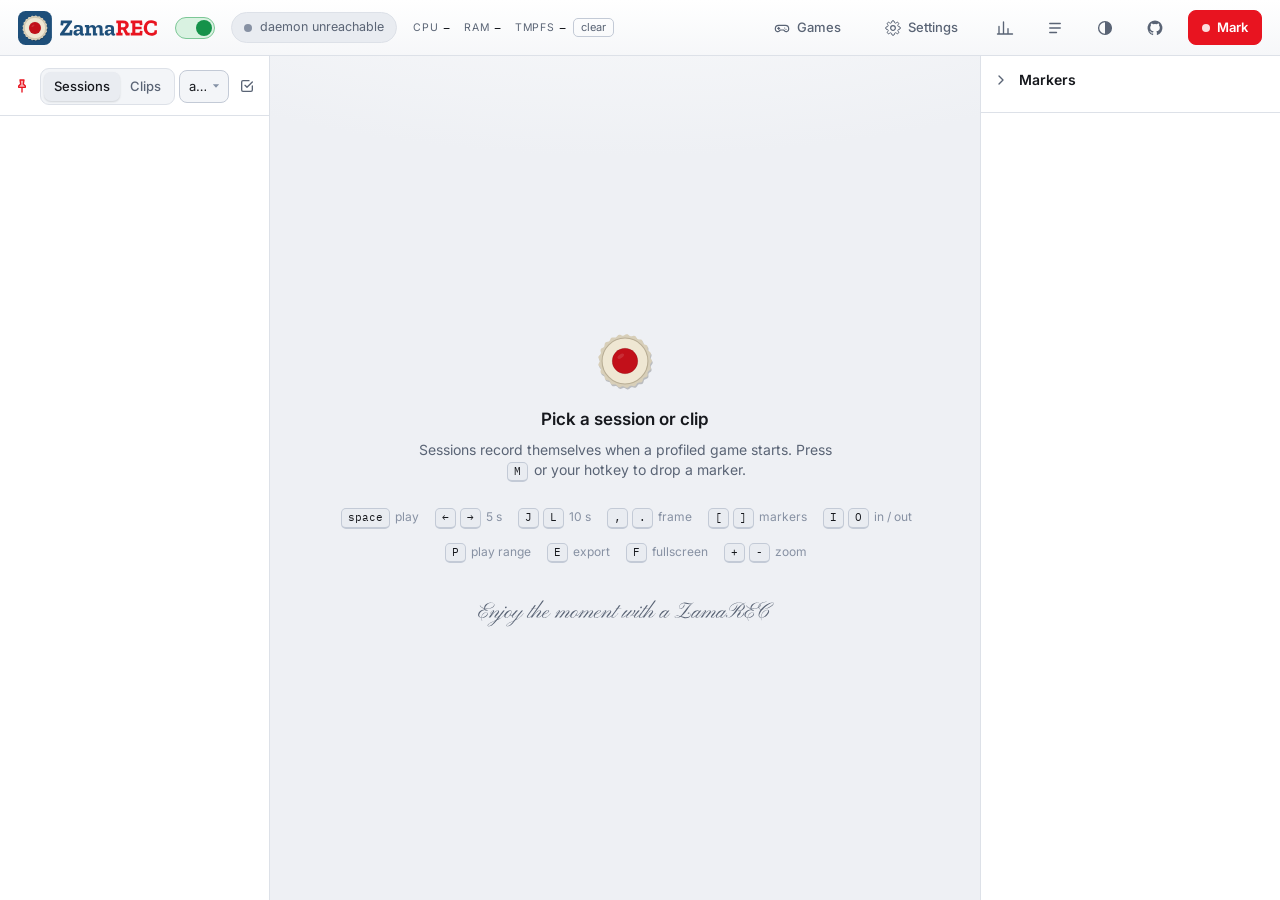
==== src/ZamaRec.Daemon/wwwroot/index.html @ 088058e7 "Frame-exact export: re-encode only up to the first keyframe A frame-exact cut now re-encodes just th" ====
<!doctype html>
<html lang="en">
<head>
<meta charset="utf-8">
<meta name="viewport" content="width=device-width, initial-scale=1">
<title>ZamaREC</title>
<link rel="manifest" href="manifest.webmanifest">
<meta name="theme-color" content="#0b0e14" media="(prefers-color-scheme: dark)">
<meta name="theme-color" content="#ffffff" media="(prefers-color-scheme: light)">
<link rel="icon" href="favicon.ico" sizes="any">
<link rel="icon" type="image/svg+xml" href="zamarec-icon.svg">
<link rel="icon" type="image/png" sizes="32x32" href="zamarec-icon-32.png">
<link rel="preconnect" href="https://fonts.googleapis.com">
<link href="https://fonts.googleapis.com/css2?family=IBM+Plex+Mono:wght@400;500;600&family=Inter:wght@400;500;600;700&family=Zilla+Slab:wght@700&display=swap" rel="stylesheet">
<script>
  // Theme: follows the OS/browser unless the theme button picked light or dark (kept in localStorage).
  // Runs before the stylesheet so the page never flashes the wrong one.
  (() => {
    const mq = matchMedia('(prefers-color-scheme: light)');
    const apply = () => {
      let t = 'auto'; try { t = localStorage.getItem('theme') || 'auto'; } catch {}
      document.documentElement.dataset.scheme = t === 'auto' ? (mq.matches ? 'light' : 'dark') : t;
      return t;
    };
    mq.addEventListener('change', apply); apply();
    // Header logo: the lockup, or the bottle illustration once the logo has been clicked (kept in localStorage too).
    const logo = v => { if (v) { try { v === 'bottle' ? localStorage.setItem('logo', v) : localStorage.removeItem('logo'); } catch {} } else { try { v = localStorage.getItem('logo'); } catch {} }
      return document.documentElement.dataset.logo = v === 'bottle' ? 'bottle' : 'lockup'; };
    logo(); window.zamarecLogo = { get: () => document.documentElement.dataset.logo, set: logo };
    window.zamarecTheme = { get: apply, set: t => { try { t === 'auto' ? localStorage.removeItem('theme') : localStorage.setItem('theme', t); } catch {} return apply(); } };
  })();
</script>
<link rel="stylesheet" href="style.css">
</head>
<body>
<header>
  <button class="brand" id="brandLogo" type="button">
    <img class="lockup on-light" src="zamarec-lockup.svg" alt="ZamaREC">
    <img class="lockup on-dark" src="zamarec-lockup-on-dark.svg" alt="ZamaREC">
    <img class="bottle" src="zamarec-bottle-header.png" alt="ZamaREC" loading="lazy">
  </button>
  <div class="switch-wrap">
    <button id="powerBtn" class="switch on" title="auto recording on/off"><span class="knob"></span></button>
    <div id="pauseMenu" class="menu" hidden>
      <div class="menu-title">Turn off recording</div>
      <button data-pause="session">for the rest of this game</button>
      <button data-pause="until" data-hours="1">for 1 hour</button>
      <button data-pause="until" data-hours="2">for 2 hours</button>
      <button data-pause="until" data-hours="8">for 8 hours</button>
      <button data-pause="forever">until I turn it back on</button>
      <div class="menu-note">A running session is stopped. Manual <code>zamarec start</code> still works.</div>
    </div>
  </div>
  <div id="status" class="status idle"><span class="dot"></span><span class="txt">idle</span></div>
  <div class="usage" id="usage" title="ZamaREC's own CPU (per core) and memory: daemon + recorder">
    <span class="u" id="uCpuWrap" title="click to switch between share of all cores and share of one core" style="cursor:pointer"><span class="k" id="uCpuK">cpu</span><span class="v mono" id="uCpu">–</span></span>
    <span class="u"><span class="k">ram</span><span class="v mono" id="uRss">–</span></span>
    <span class="u"><span class="k">tmpfs</span><span class="v mono" id="uFs">–</span><button class="tiny" id="clearRam" title="drop RAM footage of finished sessions">clear</button></span>
  </div>
  <div class="spacer"></div>
  <button id="gamesBtn" class="btn ghost" title="Games: profiles and detected games">
    <svg viewBox="0 0 24 24"><path d="M7 8h10a5 5 0 0 1 5 5v1a3.5 3.5 0 0 1-6.2 2.2L14.5 15h-5l-1.3 1.2A3.5 3.5 0 0 1 2 14v-1a5 5 0 0 1 5-5zM7 11v3M5.5 12.5h3M16 12h.01M18 14h.01" fill="none" stroke="currentColor" stroke-width="1.8" stroke-linecap="round" stroke-linejoin="round"/></svg><span>Games</span></button>
  <button id="settingsBtn" class="btn ghost" title="Settings">
    <svg viewBox="0 0 24 24"><path d="M12 15.5a3.5 3.5 0 1 0 0-7 3.5 3.5 0 0 0 0 7z" fill="none" stroke="currentColor" stroke-width="1.8"/><path d="M19.4 15a1.7 1.7 0 0 0 .3 1.8l.1.1a2 2 0 1 1-2.8 2.8l-.1-.1a1.7 1.7 0 0 0-1.8-.3 1.7 1.7 0 0 0-1 1.5V21a2 2 0 1 1-4 0v-.1a1.7 1.7 0 0 0-1.1-1.5 1.7 1.7 0 0 0-1.8.3l-.1.1a2 2 0 1 1-2.8-2.8l.1-.1a1.7 1.7 0 0 0 .3-1.8 1.7 1.7 0 0 0-1.5-1H3a2 2 0 1 1 0-4h.1a1.7 1.7 0 0 0 1.5-1.1 1.7 1.7 0 0 0-.3-1.8l-.1-.1a2 2 0 1 1 2.8-2.8l.1.1a1.7 1.7 0 0 0 1.8.3H9a1.7 1.7 0 0 0 1-1.5V3a2 2 0 1 1 4 0v.1a1.7 1.7 0 0 0 1 1.5 1.7 1.7 0 0 0 1.8-.3l.1-.1a2 2 0 1 1 2.8 2.8l-.1.1a1.7 1.7 0 0 0-.3 1.8V9a1.7 1.7 0 0 0 1.5 1H21a2 2 0 1 1 0 4h-.1a1.7 1.7 0 0 0-1.5 1z" fill="none" stroke="currentColor" stroke-width="1.5"/></svg>
    <span>Settings</span>
  </button>
  <button id="statsBtn" class="btn ghost icon" title="Stats" aria-label="Stats">
    <svg viewBox="0 0 24 24"><path d="M4 20V10M10 20V4M16 20v-7M22 20H2" fill="none" stroke="currentColor" stroke-width="1.8" stroke-linecap="round"/></svg></button>
  <button id="logBtn" class="btn ghost icon" title="Log" aria-label="Log">
    <svg viewBox="0 0 24 24"><path d="M5 6h14M5 12h14M5 18h9" fill="none" stroke="currentColor" stroke-width="1.8" stroke-linecap="round"/></svg></button>
  <button id="themeBtn" class="btn ghost icon" data-theme="auto">
    <svg class="ic-auto" viewBox="0 0 24 24"><circle cx="12" cy="12" r="8.5" fill="none" stroke="currentColor" stroke-width="1.8"/><path d="M12 3.5a8.5 8.5 0 0 1 0 17z" fill="currentColor"/></svg>
    <svg class="ic-light" viewBox="0 0 24 24"><circle cx="12" cy="12" r="4" fill="none" stroke="currentColor" stroke-width="1.8"/><path d="M12 2.5v2.5M12 19v2.5M2.5 12H5M19 12h2.5M5.3 5.3l1.8 1.8M16.9 16.9l1.8 1.8M18.7 5.3l-1.8 1.8M7.1 16.9l-1.8 1.8" fill="none" stroke="currentColor" stroke-width="1.8" stroke-linecap="round"/></svg>
    <svg class="ic-dark" viewBox="0 0 24 24"><path d="M20 14.5A8.5 8.5 0 0 1 9.5 4a8.5 8.5 0 1 0 10.5 10.5z" fill="none" stroke="currentColor" stroke-width="1.8" stroke-linejoin="round"/></svg>
  </button>
  <a class="btn ghost icon" href="https://github.com/luke-kearney/zamarec" target="_blank" rel="noopener" title="ZamaREC on GitHub">
    <svg viewBox="0 0 24 24"><path d="M12 2a10 10 0 0 0-3.16 19.49c.5.09.68-.22.68-.48v-1.7c-2.78.6-3.37-1.34-3.37-1.34-.45-1.16-1.11-1.47-1.11-1.47-.91-.62.07-.61.07-.61 1 .07 1.53 1.03 1.53 1.03.9 1.53 2.34 1.09 2.91.83.09-.65.35-1.09.63-1.34-2.22-.25-4.56-1.11-4.56-4.94 0-1.09.39-1.98 1.03-2.68-.1-.25-.45-1.27.1-2.65 0 0 .84-.27 2.75 1.02a9.6 9.6 0 0 1 5 0c1.91-1.29 2.75-1.02 2.75-1.02.55 1.38.2 2.4.1 2.65.64.7 1.03 1.59 1.03 2.68 0 3.84-2.34 4.68-4.57 4.93.36.31.68.92.68 1.85v2.74c0 .27.18.58.69.48A10 10 0 0 0 12 2z" fill="currentColor"/></svg></a>
  <button id="markBtn" class="btn accent" title="M"><span class="pulse"></span>Mark</button>
</header>

<div class="layout">
  <aside id="aside">
    <div class="tabs">
      <button class="tbtn pin on" id="asideToggle" title="unpin sidebar: it collapses and shows on hover" aria-pressed="true">
        <svg viewBox="0 0 24 24"><path d="M9 3h6l-1 6 3 3v2H7v-2l3-3zM12 14v7"/></svg>
      </button>
      <div class="seg">
        <button class="tab active" data-tab="sessions">Sessions</button>
        <button class="tab" data-tab="clips">Clips</button>
      </div>
      <select id="profileFilter" class="sel" title="show one game's sessions and clips"><option value="">all games</option></select>
      <button class="tbtn pin" id="selectBtn" title="select several, to star or delete them together">
        <svg viewBox="0 0 24 24"><path d="M9 11l3 3 8-8M20 12v6a2 2 0 0 1-2 2H6a2 2 0 0 1-2-2V6a2 2 0 0 1 2-2h9"/></svg>
      </button>
    </div>
    <div class="pane-tab" id="asideTab" title="expand sidebar"><span id="asideTabLabel">Sessions</span></div>
    <div id="list" class="list"></div>
    <div id="selectBar" class="select-bar" hidden>
      <span id="selectCount" class="muted"></span><span class="spacer"></span>
      <button class="btn small" id="selAll">All</button>
      <button class="btn small" id="selStar" title="star the selected clips">Star</button>
      <button class="btn small" id="selUnstar" title="unstar the selected clips">Unstar</button>
      <button class="btn small danger" id="selDelete"><span>Delete</span></button>
      <button class="tiny" id="selDone" title="leave select mode"><svg class="ic" viewBox="0 0 24 24" aria-hidden="true"><path d="M18 6L6 18M6 6l12 12"/></svg></button>
    </div>
  </aside>

  <main>
    <div id="settings" class="settings" hidden>
      <div class="settings-head">
        <div class="title" id="cfgTitle">Settings</div>
        <div id="cfgNotice" class="notice" hidden></div>
        <div class="spacer"></div>
        <span id="gamesAdd"></span>
        <button class="btn ghost" id="cfgRawToggle">Raw TOML</button>
        <button class="btn primary" id="cfgSave">Save</button>
        <button class="btn ghost" id="cfgClose">Close</button>
      </div>
      <div id="cfgForm"></div>
      <div id="cfgRaw" hidden>
        <p class="muted">The file as it is on disk. Saving here keeps your comments; saving from the form rewrites the file without them.</p>
        <textarea id="cfgText" spellcheck="false"></textarea>
        <div class="group"><button class="btn primary" id="cfgSaveRaw">Save raw</button><span class="muted mono" id="cfgPath"></span></div>
      </div>
    </div>

    <div id="stats" class="page" hidden>
      <div class="page-head"><div class="title">Stats</div><div class="spacer"></div><span class="muted" id="statsNote"></span><button class="btn ghost" id="statsClose">Close</button></div>
      <div class="tiles" id="tiles"></div>
      <div class="card"><h3>Folders</h3><div class="help" id="placesNote"></div><div class="tablewrap"><table class="tbl" id="placesTable"></table></div></div>
      <div class="card"><h3>Sessions</h3><div class="tablewrap"><table class="tbl" id="statsTable"></table></div></div>
    </div>
    <div id="log" class="page" hidden>
      <div class="page-head"><div class="title">Log</div><div class="chips inline" id="logChips"></div><div class="spacer"></div><label class="chk"><input type="checkbox" id="logFollow" checked> follow</label><button class="btn ghost" id="logClose">Close</button></div>
      <div class="card logcard"><div id="logList"></div></div>
    </div>
    <div id="empty" class="empty">
      <img class="empty-icon" src="zamarec-cap.svg" alt="">
      <div class="empty-title">Pick a session or clip</div>
      <div class="empty-hint">Sessions record themselves when a profiled game starts. Press <kbd>M</kbd> or your hotkey to drop a marker.</div>
      <div class="keys">
        <span><kbd>space</kbd> play</span><span><kbd>←</kbd><kbd>→</kbd> 5 s</span><span><kbd>J</kbd><kbd>L</kbd> 10 s</span>
        <span><kbd>,</kbd><kbd>.</kbd> frame</span><span><kbd>[</kbd><kbd>]</kbd> markers</span><span><kbd>I</kbd><kbd>O</kbd> in / out</span><span><kbd>P</kbd> play range</span><span><kbd>E</kbd> export</span><span><kbd>F</kbd> fullscreen</span><span><kbd>+</kbd><kbd>-</kbd> zoom</span>
      </div>
      <div class="slogan" role="img" aria-label="Enjoy the moment with a ZamaREC"></div>
    </div>

    <div id="viewer" hidden>
      <div class="titlebar">
        <div>
          <div id="title" class="title"></div>
          <div id="subtitle" class="subtitle"></div>
        </div>
        <div class="title-acts">
          <button class="btn ghost icon" id="renameClip" title="rename this clip" hidden><svg viewBox="0 0 24 24" fill="none" stroke="currentColor" stroke-width="1.8" stroke-linecap="round" stroke-linejoin="round"><path d="M4 20h4L19 9l-4-4L4 16zM13.5 6.5l4 4"/></svg></button>
          <button class="btn ghost icon" id="revealClip" title="show this clip in the file manager" hidden><svg viewBox="0 0 24 24" fill="none" stroke="currentColor" stroke-width="1.8" stroke-linecap="round" stroke-linejoin="round"><path d="M3 7a2 2 0 0 1 2-2h4l2 2h8a2 2 0 0 1 2 2v8a2 2 0 0 1-2 2H5a2 2 0 0 1-2-2z"/></svg></button>
          <span class="switch-wrap" id="shareWrap" hidden>
            <button class="btn ghost" id="shareClip" title="send this clip somewhere, or make a copy small enough to post"><svg viewBox="0 0 24 24" fill="none" stroke="currentColor" stroke-width="1.8" stroke-linecap="round" stroke-linejoin="round"><path d="M21 3L10 14M21 3l-7 18-4-7-7-4z"/></svg><span>Share</span></button>
            <div id="shareMenu" class="menu right" hidden>
              <div id="shareTargets" class="menu-group"></div>
              <div class="menu-title">A copy small enough to post</div>
              <button data-share-mb="10">under 10 MB<span class="sub">Discord without Nitro</span></button>
              <button data-share-mb="25">under 25 MB</button>
              <button data-share-mb="50">under 50 MB</button>
              <button data-share-mb="100">under 100 MB</button>
              <div class="menu-note">Re-encoded on the GPU to fit, smaller picture if it has to be. The original is kept.</div>
            </div>
          </span>
          <button class="btn ghost star" id="starClip" title="star this clip: it is never deleted by retention" hidden><svg class="ic ic-star" viewBox="0 0 24 24" aria-hidden="true"><polygon points="12 2 15.09 8.26 22 9.27 17 14.14 18.18 21.02 12 17.77 5.82 21.02 7 14.14 2 9.27 8.91 8.26 12 2"/></svg><span>Star</span></button>
          <button class="btn ghost danger" id="deleteClip" title="delete this clip" hidden><span>Delete</span></button>
        </div>
      </div>
      <div class="stage" id="stage">
        <div class="player"><video id="video" preload="metadata" playsinline></video>
          <div id="playerMsg" class="player-msg" hidden>
            <svg viewBox="0 0 24 24"><rect x="3" y="5" width="18" height="14" rx="2.5"/><path d="M4 5l16 14M20 5L4 19"/></svg>
            <div class="t" id="playerMsgTitle"></div>
            <div class="s" id="playerMsgText"></div>
          </div>
          <div id="exportPop" class="export-pop" hidden>
            <div class="row">
              <span class="lbl">range</span>
              <input id="inVal" class="num mono" type="number" step="0.1" min="0" placeholder="in" title="in (s)">
              <span class="unit">→</span>
              <input id="outVal" class="num mono" type="number" step="0.1" min="0" placeholder="out" title="out (s)">
              <span class="lbl">len</span><input id="rangeLen" class="num mono short" type="number" min="1" value="30" title="default range length in seconds"><span class="unit">s</span>
            </div>
            <div class="row">
              <input id="exportLabel" class="text" placeholder="clip label (optional)">
              <select id="exportSize" class="sel" title="original: a stream copy, as recorded. A size: re-encoded on the GPU to fit under it, for posting where uploads are limited">
                <option value="">original size</option><option value="10">under 10 MB</option><option value="25">under 25 MB</option><option value="50">under 50 MB</option><option value="100">under 100 MB</option>
              </select>
              <label class="chk" title="start on the exact frame: only the part up to the next keyframe (under a second) is re-encoded, the rest is copied as recorded"><input type="checkbox" id="exact"> frame-exact</label>
              <label class="chk" id="exportMixWrap" title="remake the clip's mix from the separate tracks at the mixer's levels, so it sounds like what you hear now. The tracks themselves are kept" hidden><input type="checkbox" id="exportMix" checked> mixer levels</label>
              <button class="btn primary" id="exportBtn" title="E">Export range</button>
            </div>
            <div class="row batch">
              <span class="lbl">around markers</span>
              <input id="before" class="num mono short" type="number" value="10" min="0"><span class="unit">s before</span>
              <input id="after" class="num mono short" type="number" value="5" min="0"><span class="unit">s after</span>
              <select id="batchType" class="sel"></select>
              <button class="btn" id="batchBtn">Export all</button>
            </div>
          </div>
        </div>
        <div id="mixPop" class="export-pop mix-pop" hidden>
          <div class="row"><span class="lbl">Mixer</span><span class="spacer"></span>
            <label class="chk"><span class="toggle"><input type="checkbox" id="mixOn"><span class="track"><span class="knob"></span></span></span>mix from the separate tracks</label></div>
          <div id="mixRows"></div>
          <div class="row"><span class="muted" id="mixNote"></span><span class="spacer"></span><button class="btn small" id="mixReset" title="every track back to 100%, nothing muted">Reset</button></div>
        </div>
        <div class="transport">
          <button class="tbtn" id="tPrev" title="previous marker  [">
            <svg viewBox="0 0 24 24"><path d="M6 5v14M19 5l-10 7 10 7z"/></svg></button>
          <button class="tbtn" id="tBack" title="back 10 s  J / ←">
            <svg viewBox="0 0 24 24"><path d="M11 5L4 12l7 7M20 5l-7 7 7 7"/></svg><span class="tsub">10</span></button>
          <button class="tbtn big" id="tPlay" title="play / pause  space">
            <svg class="ic-play" viewBox="0 0 24 24"><path d="M7 4l13 8-13 8z"/></svg>
            <svg class="ic-pause" viewBox="0 0 24 24"><path d="M6 4h4v16H6zM14 4h4v16h-4z"/></svg></button>
          <button class="tbtn" id="tFwd" title="forward 10 s  L / →">
            <svg viewBox="0 0 24 24"><path d="M13 5l7 7-7 7M4 5l7 7-7 7"/></svg><span class="tsub">10</span></button>
          <button class="tbtn" id="tNext" title="next marker  ]">
            <svg viewBox="0 0 24 24"><path d="M18 5v14M5 5l10 7-10 7z"/></svg></button>
          <span class="tclock mono" id="tClock">0:00 / 0:00</span>
          <span class="tsep"></span>
          <button class="tbtn tsm" id="inBtn" title="set in  I">
            <svg viewBox="0 0 24 24"><path d="M5 4v16M9 12h10M15 8l4 4-4 4"/></svg></button>
          <button class="tbtn tsm" id="outBtn" title="set out  O">
            <svg viewBox="0 0 24 24"><path d="M19 4v16M15 12H5M9 8l-4 4 4 4"/></svg></button>
          <button class="tbtn tsm" id="goIn" title="jump to in  shift+I">
            <svg viewBox="0 0 24 24"><path d="M5 5v14M19 12H8M12 8l-4 4 4 4"/></svg></button>
          <button class="tbtn tsm" id="playRange" title="play in → out  P">
            <svg viewBox="0 0 24 24"><path d="M4 5v14M20 5v14M9 8l7 4-7 4z"/></svg></button>
          <span class="trange mono" id="tRange"></span>
          <button class="tbtn tsm" id="saveBtn" title="export…">
            <svg viewBox="0 0 24 24"><path d="M5 4h11l3 3v13H5zM8 4v5h7V4M8 20v-6h8v6"/></svg></button>
          <span class="spacer"></span>
          <button class="tbtn" id="mixBtn" title="mixer: levels of the separate audio tracks" hidden>
            <svg viewBox="0 0 24 24"><path d="M6 4v5M6 13v7M12 4v10M12 18v2M18 4v2M18 10v10M3.5 11h5M9.5 16h5M15.5 8h5"/></svg></button>
          <button class="tbtn" id="tMute" title="mute">
            <svg class="ic-vol" viewBox="0 0 24 24"><path d="M4 9v6h4l5 4V5L8 9zM16 9a4 4 0 0 1 0 6M18.5 6.5a8 8 0 0 1 0 11"/></svg>
            <svg class="ic-muted" viewBox="0 0 24 24"><path d="M4 9v6h4l5 4V5L8 9zM16 9l5 6M21 9l-5 6"/></svg></button>
          <input type="range" id="tVol" class="vol" min="0" max="1" step="0.02" value="1" title="volume">
          <button class="tbtn" id="tFull" title="fullscreen  F">
            <svg viewBox="0 0 24 24"><path d="M4 9V4h5M20 9V4h-5M4 15v5h5M20 15v5h-5"/></svg></button>
        </div>
      </div>

      <div class="tl-wrap">
        <div id="tlThumb" class="tl-thumb" hidden><img alt=""></div>
        <div id="timeline" class="timeline">
          <div id="tlPurged" class="tl-purged"></div>
          <div id="tlWindow" class="tl-window"></div>
          <div id="tlRuler" class="tl-ruler"></div>
          <div id="tlSel" class="tl-sel"><div class="handle l" data-h="in"></div><div class="handle r" data-h="out"></div></div>
          <div id="tlMarkers"></div>
          <div id="tlHead" class="tl-head"><div class="bubble" id="tlHeadT">0:00</div></div>
          <div id="tlTip" class="tl-tip"></div>
        </div>
        <div class="tl-foot">
          <div class="tl-legend" id="legend"></div>
          <div class="spacer"></div>
          <div class="zoom">
            <button class="tbtn sm" id="zoomOut" title="zoom out  −">−</button>
            <span class="mono" id="zoomLbl">fit</span>
            <button class="tbtn sm" id="zoomIn" title="zoom in  +">+</button>
            <button class="tbtn sm" id="zoomFit" title="fit  0">fit</button>
          </div>
          <span class="time mono" id="curTime">0:00</span>
        </div>
      </div>
    </div>
  </main>

  <section id="markersPane" class="markers">
    <div class="pane-head">
      <button class="tbtn collapse" id="markersToggle" title="collapse markers" aria-expanded="true">
        <svg viewBox="0 0 24 24"><path d="M9 6l6 6-6 6"/></svg>
      </button>
      <span class="pane-title">Markers</span>
      <select id="typeFilter" class="sel" hidden><option value="">all</option></select>
    </div>
    <div class="pane-tab" id="markersTab" title="expand markers">Markers<span id="markersCount" class="n"></span></div>
    <div id="typeChips" class="chips"></div>
    <div id="markerList"></div>
  </section>
</div>

<div id="toast" class="toast" hidden></div>
<script src="hls.min.js"></script>
<script src="app.js"></script>
<script src="mixer.js"></script>
<script src="settings.js"></script>
<script src="pages.js"></script>
</body>
</html>
---- src/ZamaRec.Daemon/wwwroot/style.css ----
:root {
  /* Every colour is light-dark(light, dark). index.html sets data-scheme from the OS/browser preference, or from
     the theme button's choice; without it the page is dark. */
  color-scheme: dark;
  --bg: light-dark(#eef0f4, #0b0e14); --bg2: light-dark(#f3f5f8, #0f131b); --panel: light-dark(#ffffff, #131822); --panel2: light-dark(#e9ecf1, #1a2130);
  --line: light-dark(#dde1e8, #232c3b); --line2: light-dark(#c3cad6, #2e3a4d);
  --text: light-dark(#16181d, #e8ecf3); --muted: light-dark(#5a6475, #8592a6); --dim: light-dark(#8791a3, #5b667a);
  --accent: light-dark(#a86400, #f5b544); --accent-ink: #1a1200; --cyan: light-dark(#0a84b0, #4cc9f0); --danger: light-dark(#d32f22, #ff6b6b); --ok: light-dark(#15924a, #4ade80);
  --brand: #e81420; --brand-hover: #f2333d; --ink: light-dark(#16181d, #ede9e3);   /* cap red, from packaging/brand */
  --radius: 10px; --shadow: 0 10px 30px light-dark(rgba(16,24,40,.16), rgba(0,0,0,.45));
  /* surfaces */
  --bar1: light-dark(#ffffff, #121722); --bar2: light-dark(#f6f7f9, #0f131b);   /* header and transport bar */
  --glow: light-dark(#ffffff, #141a26); --pop: light-dark(#ffffff, #1b2230);
  --hover: light-dark(#dde2ea, #222b3c); --hover-line: light-dark(#a9b3c3, #3a475d); --hover-strong: light-dark(#d3d9e3, #27334a);
  --pri-bg: light-dark(#1c6f8f, #1c4a5e); --pri-line: light-dark(#1c6f8f, #2c6d88); --pri-text: light-dark(#ffffff, #d9f3ff); --pri-hover: light-dark(#185f7a, #235c74);
  /* tinted states: background, border, text */
  --red-bg: light-dark(#fde9e7, #2a1416); --red-bg2: light-dark(#fbd8d4, #3a1216); --red-line: light-dark(#f0b4ae, #4a2024); --red-line2: light-dark(#e79990, #5a2024); --red-text: light-dark(#b3261e, #ffb4b4);
  --amber-bg: light-dark(#fdf3d8, #2a2214); --amber-bg2: light-dark(#fbe9b8, #3a2e12); --amber-line: light-dark(#e6c97a, #4a3a12); --amber-text: light-dark(#8a5a00, #f2c66d); --amber-soft: light-dark(#a86400, #d9a441);
  --blue-bg: light-dark(#e3f1ff, #0f2233); --blue-line: light-dark(#a9d0f5, #274a66); --blue-text: light-dark(#0b5cad, #9ad0ff);
  --cyan-bg: light-dark(#dff3fb, #10283a); --cyan-line: light-dark(#7fc1da, #2c6d88);
  --green-bg: light-dark(#d9f2e1, #1f4a2c); --green-line: light-dark(#7cc796, #2e7d46);
  /* timeline */
  --tl-win1: light-dark(#d7e1ef, #1f2a3d); --tl-win2: light-dark(#c9d6e8, #172033); --tl-hov1: light-dark(#c8d5e8, #25324a); --tl-hov2: light-dark(#b9c9e0, #1b263d);
  --tl-purge1: light-dark(#e8ebf0, #131823); --tl-purge2: light-dark(#dde1e8, #1a2130); --tl-ruler: light-dark(rgba(16,24,40,.05), rgba(0,0,0,.25));
  --head: light-dark(#16181d, #ffffff); --head-ink: light-dark(#ffffff, #000000); --head-glow: light-dark(rgba(22,24,29,.35), rgba(255,255,255,.5));
  --banner-shadow: light-dark(rgba(255,255,255,.75), rgba(0,0,0,.6));
}
:root[data-scheme="light"] { color-scheme: light; }
* { box-sizing: border-box; }
html, body { margin: 0; height: 100%; background: var(--bg); color: var(--text); font: 14px/1.45 Inter, system-ui, -apple-system, "Segoe UI", Roboto, sans-serif; -webkit-font-smoothing: antialiased; }
button, input, select, textarea { font: inherit; color: inherit; }
.mono { font-family: "IBM Plex Mono", ui-monospace, SFMono-Regular, Menlo, monospace; font-variant-numeric: tabular-nums; }
::-webkit-scrollbar { width: 10px; height: 10px; } ::-webkit-scrollbar-thumb { background: var(--line2); border-radius: 8px; border: 2px solid var(--panel); } ::-webkit-scrollbar-track { background: transparent; }

/* ---------- header */
header { display: flex; align-items: center; gap: 16px; height: 56px; padding: 0 18px; border-bottom: 1px solid var(--line); background: linear-gradient(180deg, var(--bar1), var(--bar2)); }
/* The lockup in the scheme's colours; a click swaps it for the bottle (data-logo, set in index.html). */
.brand { display: flex; align-items: center; padding: 0; border: 0; background: none; cursor: pointer; }
.brand img { display: block; }
.brand .lockup { height: 34px; }
.brand .bottle { height: 46px; }
:root[data-scheme="light"] .brand .on-dark, :root:not([data-scheme="light"]) .brand .on-light, :root[data-logo="bottle"] .brand .lockup, :root:not([data-logo="bottle"]) .brand .bottle { display: none; }
.spacer { flex: 1; }
/* Everything in the header keeps its size on one line; only the status text gives way, with an ellipsis, when a long game name meets a narrow window. */
header > * { flex: none; white-space: nowrap; }
header > .spacer { flex: 1 1 0; }
.status { display: inline-flex; align-items: center; gap: 8px; padding: 5px 12px; border-radius: 999px; font-size: 12.5px; background: var(--panel2); color: var(--muted); border: 1px solid var(--line); }
header > .status { flex: 0 1 auto; min-width: 70px; }
.status .dot { flex: none; }
.status .txt { overflow: hidden; text-overflow: ellipsis; }
.status .dot { width: 8px; height: 8px; border-radius: 50%; background: var(--dim); }
.status.recording { background: var(--red-bg); color: var(--red-text); border-color: var(--red-line); }
.status.recording .dot { background: var(--brand); box-shadow: 0 0 0 0 rgba(232,20,32,.6); animation: ping 1.4s infinite; }
@keyframes ping { 70% { box-shadow: 0 0 0 7px rgba(232,20,32,0); } 100% { box-shadow: 0 0 0 0 rgba(232,20,32,0); } }

.switch-wrap { position: relative; display: flex; align-items: center; height: 100%; }
.switch { display: block; width: 40px; height: 22px; border-radius: 999px; border: 1px solid var(--line2); background: var(--panel2); position: relative; cursor: pointer; padding: 0; margin: 0; transition: background .15s; vertical-align: middle; line-height: 0; }
.switch .knob { position: absolute; top: 2px; left: 2px; width: 16px; height: 16px; border-radius: 50%; background: var(--muted); transition: left .15s, background .15s; }
.switch.on { background: var(--green-bg); border-color: var(--green-line); }
.switch.on .knob { left: 20px; background: var(--ok); }
.switch.off .knob { background: var(--danger); }
.menu { position: absolute; top: 30px; left: 0; z-index: 20; background: var(--pop); border: 1px solid var(--line2); border-radius: 10px; padding: 6px; min-width: 230px; box-shadow: var(--shadow); display: flex; flex-direction: column; gap: 2px; }
.menu-title { font-size: 11px; text-transform: uppercase; letter-spacing: .07em; color: var(--muted); padding: 6px 10px 4px; }
.menu button { text-align: left; background: transparent; border: 0; padding: 7px 10px; border-radius: 6px; cursor: pointer; font-size: 13px; }
.menu button:hover { background: var(--panel2); }
.menu.right { left: auto; right: 0; }
.menu-group { display: flex; flex-direction: column; gap: 2px; }
.banner-row { display: flex; align-items: center; gap: 10px; }
.banner-preview { width: 138px; height: 46px; object-fit: cover; border-radius: 6px; border: 1px solid var(--line2); background: var(--bg2); }
.banner-preview[hidden] { display: none; }
.banner-src { font-size: 12px; }
.menu button .sub { display: block; color: var(--dim); font-size: 11px; margin-top: 1px; padding-top: 0; border-top: 0; white-space: normal; }
.menu-note { font-size: 11px; color: var(--dim); padding: 6px 10px 4px; }
.status.paused { background: var(--amber-bg); color: var(--amber-text); border-color: var(--amber-line); }
.status.paused .dot { background: var(--accent); }
.usage { display: flex; gap: 14px; align-items: center; font-size: 12px; color: var(--muted); }
.usage .u { display: inline-flex; align-items: center; gap: 5px; }
.usage .k { text-transform: uppercase; letter-spacing: .06em; font-size: 10.5px; }
.usage .v { color: var(--text); }
.tiny { background: transparent; border: 1px solid var(--line2); color: var(--muted); border-radius: 5px; padding: 1px 7px; font-size: 11px; cursor: pointer; margin-left: 2px; }
.tiny:hover { color: var(--text); border-color: var(--muted); }
.tiny.confirm { color: var(--danger); border-color: var(--danger); }
.btn { white-space: nowrap; display: inline-flex; align-items: center; gap: 7px; background: var(--panel2); border: 1px solid var(--line2); padding: 7px 13px; border-radius: 8px; cursor: pointer; font-weight: 500; font-size: 13px; transition: background .12s, border-color .12s, transform .05s; }
.btn svg { width: 16px; height: 16px; }
.btn:hover { background: var(--hover); border-color: var(--hover-line); }
.btn:active { transform: translateY(1px); }
.btn.ghost { background: transparent; border-color: transparent; color: var(--muted); }
.btn.ghost:hover { background: var(--panel2); color: var(--text); }
.btn.icon { padding: 7px; text-decoration: none; }
.btn.icon svg { width: 18px; height: 18px; }
.btn.primary { background: var(--pri-bg); border-color: var(--pri-line); color: var(--pri-text); }
.btn.primary:hover { background: var(--pri-hover); border-color: var(--pri-hover); }
.btn.accent { background: var(--brand); border-color: var(--brand); color: #fff; font-weight: 600; }
.btn.accent:hover { background: var(--brand-hover); }
.btn.accent .pulse { width: 8px; height: 8px; border-radius: 50%; background: #fff; opacity: .85; }
.btn.small { padding: 4px 10px; font-size: 12px; }
.btn.danger { color: var(--danger); }
.sel { background: var(--bg2); border: 1px solid var(--line2); border-radius: 8px; padding: 6px 28px 6px 10px; font-size: 13px; appearance: none; -webkit-appearance: none; background-image: url("data:image/svg+xml,%3Csvg xmlns='http://www.w3.org/2000/svg' viewBox='0 0 20 20' fill='%238592a6'%3E%3Cpath d='M5.5 7.5l4.5 5 4.5-5z'/%3E%3C/svg%3E"); background-repeat: no-repeat; background-position: right 8px center; background-size: 14px; }

/* ---------- layout */
.layout { --aside: 320px; --markers: 340px; position: relative; display: grid; grid-template-columns: var(--aside) minmax(0, 1fr) var(--markers); height: calc(100% - 56px); }
.layout.settings-open { grid-template-columns: var(--aside) minmax(0, 1fr); }
.layout.settings-open .markers { display: none; }
.layout.markers-collapsed { --markers: 36px; }
.layout.markers-collapsed .markers > :not(.pane-head):not(.pane-tab) { display: none; }
/* sidebar: collapses to a strip; hovering the strip floats the full sidebar over the content until the mouse leaves */
.layout.aside-collapsed { --aside: 36px; }
.layout.aside-collapsed aside:not(.peek) > :not(.tabs):not(.pane-tab) { display: none; }
.layout.aside-collapsed aside:not(.peek) .tabs { padding: 6px 0 0; border: 0; justify-content: center; }
.layout.aside-collapsed aside:not(.peek) .tabs > :not(.pin) { display: none; }
.layout.aside-collapsed aside:not(.peek) .pane-tab { display: flex; }
.layout.aside-collapsed aside.peek { position: absolute; left: 0; top: 0; bottom: 0; width: 320px; z-index: 30; box-shadow: 12px 0 30px light-dark(rgba(16,24,40,.18), rgba(0,0,0,.45)); }
.tbtn.pin { width: 28px; height: 28px; flex: none; }
.tbtn.pin svg { width: 16px; height: 16px; }
.tbtn.pin.on { color: var(--brand); }
.tbtn.pin.on svg path { fill: color-mix(in srgb, var(--brand) 35%, transparent); }
.layout.markers-collapsed .pane-head { padding: 6px 0 0; justify-content: center; }
.layout.markers-collapsed .pane-head > :not(.collapse) { display: none; }
.layout.markers-collapsed .markers .collapse svg { transform: rotate(180deg); }
.layout.markers-collapsed .markers .pane-tab { display: flex; }
aside, .markers { background: var(--panel); display: flex; flex-direction: column; min-height: 0; }
aside { border-right: 1px solid var(--line); grid-column: 1; }
main { grid-column: 2; }
.markers { grid-column: 3; }
.markers { border-left: 1px solid var(--line); }
main { min-width: 0; display: flex; flex-direction: column; min-height: 0; overflow: auto; background: radial-gradient(1200px 500px at 50% -200px, var(--glow) 0%, var(--bg) 60%); }

/* ---------- sidebar */
.tabs { display: flex; gap: 4px; padding: 12px 8px 10px 8px; border-bottom: 1px solid var(--line); align-items: center; }
.tabs .seg { flex: none; }
.tabs .sel { flex: 1 1 0; min-width: 0; width: 0; text-overflow: ellipsis; overflow: hidden; padding: 6px 22px 6px 9px; background-position: right 5px center; }
.seg { display: inline-flex; background: var(--bg2); border: 1px solid var(--line); border-radius: 9px; padding: 3px; }
.tab { background: transparent; border: 0; padding: 5px 10px; border-radius: 7px; cursor: pointer; color: var(--muted); font-weight: 500; font-size: 13px; }
.tab.active { background: var(--panel2); color: var(--text); box-shadow: 0 1px 2px light-dark(rgba(16,24,40,.15), rgba(0,0,0,.4)); }
#profileFilter { margin-left: auto; max-width: 150px; }
.list { overflow: auto; flex: 1; padding: 8px; display: flex; flex-direction: column; gap: 6px; }
.item { flex: none; position: relative; overflow: hidden; padding: 10px 12px; border-radius: 9px; cursor: pointer; border: 1px solid transparent; background: transparent; transition: background .1s, border-color .1s; }
/* game banner behind the card: dimmed, fading out to the left so the text stays readable; grey when the footage is gone */
.item.has-banner::before { content: ""; position: absolute; inset: 0; background: var(--banner) center / cover no-repeat; opacity: .38; transition: opacity .15s; -webkit-mask-image: linear-gradient(90deg, rgba(0,0,0,.25), rgba(0,0,0,1) 70%); mask-image: linear-gradient(90deg, rgba(0,0,0,.25), rgba(0,0,0,1) 70%); }
.item.has-banner::after { content: ""; position: absolute; inset: 0; background: linear-gradient(90deg, var(--panel) 0%, color-mix(in srgb, var(--panel) 55%, transparent) 45%, color-mix(in srgb, var(--panel) 25%, transparent) 100%); }
.item.has-banner:hover::before, .item.has-banner.active::before { opacity: .55; }
.item.has-banner.active::after { box-shadow: inset 3px 0 0 var(--brand); }   /* the active notch, above the banner layers */
.item.gone.has-banner::before { filter: grayscale(1); opacity: .22; }
.item.gone.has-banner:hover::before { opacity: .3; }
.item > * { position: relative; z-index: 1; }
.item.has-banner .l1, .item.has-banner .l2 { text-shadow: 0 1px 2px var(--banner-shadow); }
.item:hover { background: var(--panel2); }
.item.active { background: var(--panel2); border-color: var(--line2); box-shadow: inset 3px 0 0 var(--brand); }
.item .l1 { display: flex; justify-content: space-between; align-items: center; gap: 8px; font-weight: 500; }
.item .l1 .r { display: flex; gap: 5px; align-items: center; }
.item .l2 { color: var(--muted); font-size: 12px; display: flex; gap: 12px; flex-wrap: wrap; margin-top: 3px; }
.item .l2 span { display: inline-flex; align-items: center; gap: 4px; }
.badge { font-size: 11px; padding: 2px 7px; border-radius: 5px; background: var(--bg2); color: var(--muted); border: 1px solid var(--line); font-weight: 500; }
.badge.live { background: var(--red-bg2); color: var(--red-text); border-color: var(--red-line2); letter-spacing: .06em; }
.badge.star { color: var(--accent); border-color: var(--amber-line); background: var(--amber-bg); }
.badge.exp { color: var(--amber-soft); display: inline-flex; align-items: center; gap: 3px; font-variant-numeric: tabular-nums; }
/* icon('name') in app.js: sized by the text around it; a star fills when its holder is on */
.ic { width: 1em; height: 1em; flex: none; vertical-align: -.125em; fill: none; stroke: currentColor; stroke-width: 2; stroke-linecap: round; stroke-linejoin: round; }
.badge .ic { width: 11px; height: 11px; stroke-width: 2.2; }
.badge.star { display: inline-flex; align-items: center; }
.badge.star .ic, .on > .ic-star { fill: currentColor; }
.tiny .ic, .btn.small .ic { width: 12px; height: 12px; vertical-align: -2px; }
.badge.ram { color: var(--blue-text); border-color: var(--blue-line); background: var(--blue-bg); }
.badge.new { color: var(--accent); border-color: var(--amber-line); background: var(--amber-bg); }
.badge.gone { color: var(--dim); text-decoration: line-through; }
.list .empty { padding: 30px 10px; }
.list-head { flex: none; font-size: 11px; font-weight: 600; text-transform: uppercase; letter-spacing: .08em; color: var(--dim); padding: 10px 6px 2px; }
.list-head:first-child { padding-top: 2px; }
.badge.time { text-transform: uppercase; color: var(--text); background: color-mix(in srgb, var(--bg) 70%, transparent); border-color: var(--line2); }

/* ---------- empty state */
.empty { color: var(--muted); padding: 60px 30px; text-align: center; display: flex; flex-direction: column; align-items: center; gap: 8px; margin: auto; }
.empty-icon { width: 64px; height: 64px; margin-bottom: 6px; }
.slogan { width: 300px; aspect-ratio: 1952 / 220; margin-top: 22px; background: var(--muted); mask: url(zamarec-slogan.svg) center / contain no-repeat; }
.empty-title { font-size: 17px; font-weight: 600; color: var(--text); }
.empty-hint { max-width: 420px; }
.keys { display: flex; flex-wrap: wrap; gap: 14px; justify-content: center; margin-top: 18px; font-size: 12px; color: var(--dim); }
kbd { display: inline-block; min-width: 20px; padding: 1px 6px; border-radius: 5px; background: var(--panel2); border: 1px solid var(--line2); border-bottom-width: 2px; font: 11px/1.4 "IBM Plex Mono", monospace; color: var(--text); margin: 0 2px; }

/* ---------- viewer */
/* title + player + timeline are fitted to the visible height so the timeline never leaves the screen */
#viewer { display: flex; flex-direction: column; padding: 16px 20px 20px; gap: 14px; height: 100%; }
#viewer > :not(.stage) { flex: 0 0 auto; }
.titlebar { display: flex; align-items: flex-end; justify-content: space-between; gap: 12px; }
.title { font-weight: 600; font-size: 16px; }
.subtitle { color: var(--muted); font-size: 12.5px; margin-top: 2px; }
.btn.star.on { color: var(--accent); border-color: var(--amber-line); background: var(--amber-bg); }
.title-acts { display: flex; gap: 6px; align-items: center; }
.title-acts .btn.icon svg, #shareClip svg { width: 16px; height: 16px; }
.title-edit { font: inherit; font-weight: 600; width: min(520px, 50vw); }
.menu button:disabled { opacity: .5; cursor: default; } .menu button:disabled:hover { background: transparent; }
/* selecting several cards in the sidebar */
.item.selecting { padding-left: 34px; }
.item .pick { position: absolute; left: 10px; top: 50%; width: 15px; height: 15px; margin-top: -8px; border: 1.5px solid var(--line2); border-radius: 4px; background: var(--bg2); z-index: 2; }
.item.picked { background: var(--panel2); border-color: var(--line2); }
.item.picked .pick { background: var(--brand); border-color: var(--brand); box-shadow: inset 0 0 0 2px var(--panel); }
.item.unpickable .pick { opacity: .3; }
.select-bar { flex: none; display: flex; align-items: center; gap: 4px; padding: 8px; border-top: 1px solid var(--line); background: var(--bg2); font-size: 12px; white-space: nowrap; }
.select-bar .btn.small { padding: 4px 8px; }
.select-bar #selectCount { overflow: hidden; text-overflow: ellipsis; min-width: 0; }
.select-bar .btn:disabled { opacity: .45; cursor: default; }
.select-bar .btn.danger.arm { background: var(--red-bg2); border-color: var(--red-line2); color: var(--red-text); }
.btn.danger.arm { background: var(--red-bg2); border-color: var(--red-line2); color: var(--red-text); }
/* the stage grows with the video and shrinks so the timeline below always stays in view */
.stage { position: relative; border-radius: var(--radius); overflow: hidden; box-shadow: var(--shadow); border: 1px solid var(--line); background: #000; display: flex; flex-direction: column; flex: 0 1 auto; min-height: 0; }
.player { background: #000; position: relative; flex: 1 1 auto; min-height: 160px; display: flex; justify-content: center; }
video { width: 100%; max-height: 100%; aspect-ratio: auto 16 / 9; display: block; background: #000; cursor: pointer; }
.transport { flex: 0 0 auto; display: flex; align-items: center; gap: 2px; padding: 6px 10px; background: linear-gradient(180deg, var(--bar1), var(--bar2)); border-top: 1px solid var(--line); }
.tbtn { position: relative; display: inline-flex; align-items: center; justify-content: center; width: 36px; height: 34px; border: 0; border-radius: 8px; background: transparent; color: var(--muted); cursor: pointer; }
.tbtn:hover { background: var(--panel2); color: var(--text); }
.tbtn svg { width: 20px; height: 20px; fill: none; stroke: currentColor; stroke-width: 2; stroke-linecap: round; stroke-linejoin: round; }
.tbtn.tsm { width: 30px; height: 30px; }
.tbtn.tsm svg { width: 16px; height: 16px; }
.tbtn.tsm.on { color: var(--cyan); }
.tsep { width: 1px; height: 22px; background: var(--line2); margin: 0 8px; }
.trange { color: var(--muted); font-size: 12px; margin: 0 4px; white-space: nowrap; }
.trange:empty { display: none; }
.player-msg { position: absolute; inset: 0; display: flex; flex-direction: column; align-items: center; justify-content: center; gap: 6px; text-align: center; padding: 24px; background: radial-gradient(600px 300px at 50% 40%, #171d29 0%, #0b0e14 70%); color: var(--muted); color-scheme: dark; }   /* sits where the video would: dark in both themes */
.player-msg svg { width: 52px; height: 52px; fill: none; stroke: var(--dim); stroke-width: 1.5; stroke-linecap: round; margin-bottom: 8px; }
.player-msg .t { font-size: 17px; font-weight: 600; color: var(--text); }
.player-msg .s { font-size: 13px; max-width: 420px; }
.export-pop { position: absolute; right: 10px; bottom: 10px; z-index: 3; width: min(560px, calc(100% - 20px)); display: flex; flex-direction: column; gap: 8px; padding: 10px 12px; background: color-mix(in srgb, var(--bg2) 94%, transparent); border: 1px solid var(--line2); border-radius: var(--radius); box-shadow: var(--shadow); backdrop-filter: blur(6px); }
/* the mixer sits above the transport bar's right end, inside the stage so it shows in fullscreen too */
.mix-pop { position: absolute; right: 10px; bottom: 56px; width: min(440px, calc(100% - 20px)); z-index: 5; }
.mix-pop .chk { gap: 8px; } .mix-pop .toggle { margin-top: 0; }
.mixrow { display: grid; grid-template-columns: minmax(70px, 110px) minmax(0, 1fr) 44px auto auto; gap: 8px; align-items: center; padding: 3px 0; }
.mixrow.off { opacity: .45; }
.mixname { font-size: 13px; font-weight: 500; overflow: hidden; text-overflow: ellipsis; white-space: nowrap; }
.mixrow .vol { width: 100%; margin: 0; }
.mixval { font-size: 12px; color: var(--muted); text-align: right; }
.mixrow .tbtn.sm { font-size: 11px; border: 1px solid var(--line2); }
.mixrow .tbtn.sm.on { color: #fff; background: var(--brand); border-color: var(--brand); }
.export-pop .row { display: flex; align-items: center; gap: 8px; flex-wrap: wrap; }
.export-pop .row.batch { border-top: 1px solid var(--line); padding-top: 8px; }
.export-pop .lbl { color: var(--muted); font-size: 12px; }
.export-pop .num.short { width: 58px; }
.tbtn.big { width: 44px; height: 40px; background: var(--panel2); color: var(--text); margin: 0 4px; }
.tbtn.big:hover { background: var(--hover-strong); }
.tbtn.big svg { width: 22px; height: 22px; fill: currentColor; stroke: none; }
.tbtn .tsub { position: absolute; bottom: 1px; right: 4px; font: 600 9px/1 "IBM Plex Mono", monospace; }
.stage:not(.playing) .ic-pause, .stage.playing .ic-play { display: none; }
.stage:not(.muted) .ic-muted, .stage.muted .ic-vol { display: none; }
.tclock { color: var(--muted); font-size: 12.5px; margin-left: 8px; white-space: nowrap; }
.vol { width: 90px; accent-color: var(--brand); margin: 0 6px 0 2px; }
.stage:fullscreen { border: 0; border-radius: 0; color-scheme: dark; }   /* controls float over the video */
.stage:fullscreen .player { flex: 1; display: flex; align-items: center; }
.stage:fullscreen video { max-height: none; height: 100%; width: 100%; object-fit: contain; }
.stage:fullscreen .transport { position: absolute; left: 0; right: 0; bottom: 0; background: linear-gradient(180deg, transparent, rgba(0,0,0,.85)); border: 0; padding: 14px 18px 12px; opacity: 0; transition: opacity .2s; }
.stage:fullscreen:hover .transport, .stage:fullscreen.show-ui .transport { opacity: 1; }

/* ---------- timeline */
.tl-thumb { position: absolute; bottom: calc(100% + 6px); left: 0; z-index: 6; padding: 2px; background: #000; border: 1px solid var(--line2); border-radius: 7px; box-shadow: var(--shadow); pointer-events: none; line-height: 0; }
.tl-thumb img { display: block; width: 240px; border-radius: 5px; }
.tl-wrap { position: relative; background: var(--panel); border: 1px solid var(--line); border-radius: var(--radius); padding: 10px 12px 8px; }
.timeline { position: relative; height: 84px; background: var(--bg2); border-radius: 7px; overflow: hidden; cursor: crosshair; user-select: none; border: 1px solid var(--line); }
.tl-purged { position: absolute; top: 0; bottom: 0; left: 0; background: repeating-linear-gradient(135deg, var(--tl-purge1) 0 7px, var(--tl-purge2) 7px 14px); opacity: .8; }
.tl-window { position: absolute; top: 0; bottom: 0; background: linear-gradient(180deg, var(--tl-win1), var(--tl-win2)); }
.tl-ruler { position: absolute; left: 0; right: 0; bottom: 0; height: 18px; border-top: 1px solid var(--line); background: var(--tl-ruler); pointer-events: none; }
.tl-ruler .tick { position: absolute; bottom: 0; width: 1px; height: 6px; background: var(--dim); }
.tl-ruler .tick.major { height: 18px; background: var(--line2); }
.tl-ruler .tick span { position: absolute; left: 4px; bottom: 3px; font: 10.5px "IBM Plex Mono", monospace; color: var(--muted); white-space: nowrap; }
/* layers: coverage bands (0) < selection (1) < markers (2) < playhead (4) */
.tl-sel { z-index: 1; position: absolute; top: 0; bottom: 18px; background: rgba(76, 201, 240, .22); border-left: 2px solid var(--cyan); border-right: 2px solid var(--cyan); display: none; }
.tl-sel { cursor: grab; }
.tl-sel.dragging { cursor: grabbing; }
.tl-sel .handle { position: absolute; top: 0; bottom: 0; width: 10px; cursor: ew-resize; }
/* handles sit just outside the range so they never overlap on a short one */
.tl-sel .handle.l { right: 100%; } .tl-sel .handle.r { left: 100%; }
.tl-sel .handle::after { content: ""; position: absolute; top: 4px; width: 8px; height: 14px; border-radius: 3px; background: var(--cyan); }
.tl-sel .handle.l::after { right: 0; } .tl-sel .handle.r::after { left: 0; }
.tl-head { z-index: 4; position: absolute; top: 0; bottom: 18px; width: 2px; background: var(--head); pointer-events: none; box-shadow: 0 0 6px var(--head-glow); }
.tl-head .bubble { position: absolute; top: 6px; left: 6px; padding: 1px 6px; border-radius: 4px; background: var(--head); color: var(--head-ink); font: 10.5px/1.5 "IBM Plex Mono", monospace; white-space: nowrap; }
.tl-cov { z-index: 0; position: absolute; top: 0; bottom: 18px; background: linear-gradient(180deg, var(--tl-win1), var(--tl-win2)); border-left: 1px solid var(--cyan-line); border-right: 1px solid var(--cyan-line); cursor: pointer; }
.tl-cov:hover { background: linear-gradient(180deg, var(--tl-hov1), var(--tl-hov2)); }
.tl-mark { z-index: 2; position: absolute; top: 8px; width: 2px; height: 56px; margin-left: -1px; cursor: pointer; opacity: .85; transition: opacity .1s; }
.tl-mark::before { content: ""; position: absolute; top: -6px; left: -4px; width: 10px; height: 10px; border-radius: 3px; transform: rotate(45deg); background: inherit; box-shadow: 0 0 0 1px rgba(0,0,0,.5); }
.tl-mark:hover { opacity: 1; z-index: 3; }
.tl-mark.starred::after { content: "★"; position: absolute; top: -20px; left: -5px; font-size: 11px; color: var(--accent); }
.tl-tip { position: absolute; top: 6px; padding: 2px 7px; font: 11px/1.5 "IBM Plex Mono", monospace; background: rgba(0,0,0,.8); color: #fff; border: 1px solid var(--line2); border-radius: 5px; pointer-events: none; display: none; white-space: nowrap; z-index: 3; }
.tl-foot { display: flex; align-items: center; gap: 12px; padding: 8px 2px 0; }
.tl-legend { display: flex; gap: 12px; flex-wrap: wrap; font-size: 11.5px; color: var(--muted); }
.tl-legend span::before { content: ""; display: inline-block; width: 9px; height: 9px; border-radius: 2px; margin-right: 5px; vertical-align: -1px; background: var(--c); }
.time { color: var(--muted); font-size: 12.5px; }

/* ---------- export panel fields */
.unit { color: var(--dim); font-size: 12px; }
.num { width: 74px; background: var(--bg2); border: 1px solid var(--line2); border-radius: 8px; padding: 6px 8px; font-size: 13px; }
.text { flex: 1 1 80px; min-width: 0; background: var(--bg2); border: 1px solid var(--line2); border-radius: 8px; padding: 6px 10px; }
.num:focus, .text:focus, .sel:focus, textarea:focus { outline: none; border-color: var(--cyan); box-shadow: 0 0 0 3px rgba(76,201,240,.15); }
.chk { color: var(--muted); font-size: 12.5px; display: inline-flex; align-items: center; gap: 6px; white-space: nowrap; }
.muted { color: var(--muted); }

/* ---------- markers pane */
.pane-head { display: flex; align-items: center; gap: 4px; padding: 10px 14px 8px 6px; font-weight: 600; }
.pane-head .pane-title { flex: 1; }
.tbtn.collapse { width: 28px; height: 28px; }
.tbtn.collapse svg { width: 16px; height: 16px; transition: transform .15s; }
.pane-tab { display: none; flex: 1; align-items: center; justify-content: center; gap: 6px; writing-mode: vertical-rl; padding: 12px 0; font-size: 12.5px; font-weight: 600; color: var(--muted); cursor: pointer; user-select: none; }
.pane-tab:hover { color: var(--text); }
.pane-tab .n { color: var(--dim); font-weight: 500; }
.pane-tab .n:empty { display: none; }
.chips { display: flex; flex-wrap: wrap; gap: 6px; padding: 0 12px 10px; border-bottom: 1px solid var(--line); }
.chip { --c: var(--muted); display: inline-flex; align-items: center; gap: 6px; padding: 3px 9px; border-radius: 999px; font-size: 12px; cursor: pointer; border: 1px solid var(--line2); background: var(--bg2); color: var(--muted); }
.chip::before { content: ""; width: 8px; height: 8px; border-radius: 50%; background: var(--c); }
.chip.on { color: var(--text); border-color: var(--c); background: color-mix(in srgb, var(--c) 18%, var(--bg2)); }
.chip .n { color: var(--dim); }
#markerList { overflow: auto; flex: 1; padding: 6px 8px; }
.mk { display: grid; grid-template-columns: 4px 1fr auto; gap: 10px; padding: 8px 8px 8px 6px; border-radius: 8px; cursor: pointer; align-items: center; }
.mk:hover { background: var(--panel2); }
.mk .bar { width: 4px; height: 100%; min-height: 28px; border-radius: 2px; }
.mk .t { font-family: "IBM Plex Mono", monospace; color: var(--muted); font-size: 11.5px; margin-top: 1px; }
.mk .name { font-size: 13px; font-weight: 500; }
.mk .acts { display: flex; gap: 2px; opacity: .55; }
.mk:hover .acts { opacity: 1; }
.mk .acts button { background: transparent; border: 0; cursor: pointer; color: var(--muted); padding: 3px 5px; border-radius: 6px; font-size: 14px; }
.mk .acts button:hover { color: var(--text); background: var(--line); }
.mk .acts button.on { color: var(--accent); }
.mk.gone { opacity: .4; }

/* ---------- toast */
.toast { position: fixed; bottom: 22px; left: 50%; transform: translateX(-50%); background: var(--pop); border: 1px solid var(--line2); padding: 10px 16px; border-radius: 10px; max-width: 70vw; box-shadow: var(--shadow); font-size: 13px; animation: rise .18s ease-out; }
.toast.clickable { cursor: pointer; }
.toast.err { border-color: var(--danger); color: var(--red-text); }
@keyframes rise { from { transform: translate(-50%, 8px); opacity: 0; } }

/* ---------- games: a card per profile and per detected game, the editor beside them */
.games { display: grid; grid-template-columns: minmax(0, 1fr); gap: 14px; align-items: start; }
.games.editing { grid-template-columns: minmax(0, 1fr) minmax(0, 620px); }
.games .geditor { position: sticky; top: 62px; max-height: calc(100vh - 140px); overflow: auto; }
@media (max-width: 1250px) { .games.editing { grid-template-columns: 1fr; } .games .geditor { position: static; max-height: none; order: -1; } }
.gsec { margin-bottom: 20px; }
.gsec h3 { margin: 0 0 10px; font-size: 12px; text-transform: uppercase; letter-spacing: .08em; color: var(--muted); display: flex; gap: 8px; }
.gsec .help { color: var(--muted); font-size: 12.5px; margin: -4px 0 10px; max-width: 760px; }
.ggrid { display: grid; grid-template-columns: repeat(auto-fill, minmax(230px, 1fr)); gap: 12px; }
.gcard { display: flex; flex-direction: column; text-align: left; padding: 0; background: var(--panel); border: 1px solid var(--line); border-radius: var(--radius); overflow: hidden; cursor: pointer; transition: border-color .12s, transform .12s; }
.gcard:hover { border-color: var(--line2); transform: translateY(-1px); }
.gcard.sel { border-color: var(--brand); box-shadow: 0 0 0 1px var(--brand); }
.gcard.static { cursor: default; } .gcard.static:hover { transform: none; }
.gcard .gbanner { position: relative; width: 100%; aspect-ratio: 460 / 215; display: grid; place-items: center; background: var(--bg2); }
.gcard .gbanner img { position: absolute; inset: 0; width: 100%; height: 100%; object-fit: cover; }
.gcard .ginit { font: 700 34px "Zilla Slab", Inter, sans-serif; color: var(--line2); }
.gcard .gbody { display: flex; flex-direction: column; gap: 5px; padding: 10px 12px 12px; min-width: 0; }
.gcard .gname { font-size: 15px; font-weight: 600; overflow: hidden; text-overflow: ellipsis; white-space: nowrap; }
.gcard .gbadges { display: flex; gap: 5px; flex-wrap: wrap; }
.gcard .gline { font-size: 12px; overflow: hidden; text-overflow: ellipsis; white-space: nowrap; }
.gcard .gacts { display: flex; gap: 6px; margin-top: 4px; flex-wrap: wrap; }
.gchips { display: flex; flex-wrap: wrap; gap: 8px; }
.gchip { display: inline-flex; align-items: center; gap: 8px; padding: 4px 6px 4px 11px; border-radius: 999px; background: var(--panel); border: 1px solid var(--line); font-size: 12.5px; color: var(--muted); }

/* ---------- settings */
.settings { padding: 14px 22px 40px; max-width: 1700px; width: 100%; margin: 0 auto; }
.settings-cols { display: grid; grid-template-columns: minmax(0, 5fr) minmax(0, 6fr); gap: 14px; align-items: start; }
.settings-cols .col { min-width: 0; }
@media (max-width: 1250px) { .settings-cols { grid-template-columns: 1fr; } }
.settings-head { display: flex; align-items: center; gap: 10px; margin-bottom: 14px; position: sticky; top: 0; background: var(--bg); padding: 10px 0; z-index: 2; border-bottom: 1px solid var(--line); }
.settings-head .title { font-size: 18px; }
.notice { font-size: 12px; padding: 4px 11px; border-radius: 999px; background: var(--amber-bg2); color: var(--amber-text); border: 1px solid var(--amber-line); }
.card { background: var(--panel); border: 1px solid var(--line); border-radius: var(--radius); padding: 14px 16px; margin-bottom: 12px; }
.card h3 { margin: 0 0 8px; font-size: 12px; text-transform: uppercase; letter-spacing: .08em; color: var(--muted); display: flex; align-items: center; gap: 10px; }
.card h3 .spacer { flex: 1; }
.card .help { color: var(--muted); font-size: 12.5px; margin: -4px 0 10px; }
.fields { display: grid; grid-template-columns: repeat(auto-fill, minmax(220px, 1fr)); gap: 10px 16px; }
.field { display: flex; flex-direction: column; gap: 4px; font-size: 12px; color: var(--muted); }
.field input[type=text], .field input[type=number], .field select { background: var(--bg2); border: 1px solid var(--line2); border-radius: 8px; padding: 6px 9px; color: var(--text); font-size: 13px; }
.field input:focus, .field select:focus { outline: none; border-color: var(--cyan); box-shadow: 0 0 0 3px rgba(76,201,240,.15); }
.field input::placeholder { color: var(--dim); }
.field.wide { grid-column: 1 / -1; }
.toggle { position: relative; display: inline-block; width: 42px; height: 24px; margin-top: 3px; }
.toggle input { position: absolute; inset: 0; opacity: 0; margin: 0; cursor: pointer; z-index: 1; }
.toggle .track { position: absolute; inset: 0; border-radius: 999px; background: var(--panel2); border: 1px solid var(--line2); transition: background .15s, border-color .15s; }
.toggle .knob { position: absolute; top: 3px; left: 3px; width: 16px; height: 16px; border-radius: 50%; background: var(--muted); transition: left .15s, background .15s; }
.toggle input:checked + .track { background: var(--cyan-bg); border-color: var(--cyan-line); }
.toggle input:checked + .track .knob { left: 21px; background: var(--cyan); box-shadow: 0 0 6px var(--cyan); }
.toggle input:focus-visible + .track { box-shadow: 0 0 0 3px rgba(76,201,240,.25); }
.field .hint { color: var(--dim); font-size: 11.5px; line-height: 1.35; }
.tracks { display: flex; flex-direction: column; gap: 6px; margin-top: 6px; }
.trow { display: grid; grid-template-columns: minmax(90px, 140px) minmax(0, 1fr) 130px auto; gap: 6px; align-items: center; }
.srow { display: grid; grid-template-columns: minmax(90px, 180px) minmax(0, 1fr) 90px auto; gap: 6px; align-items: center; }
.srow textarea { grid-column: 1 / -1; background: var(--bg2); border: 1px solid var(--line2); border-radius: 8px; padding: 6px 9px; color: var(--text); font: 12px/1.5 "IBM Plex Mono", ui-monospace, monospace; resize: vertical; }
.srow textarea::placeholder { color: var(--dim); }
.trow-foot { display: flex; gap: 10px; align-items: center; font-size: 11.5px; }
.agroup { margin-top: 8px; }
.alabel { font-size: 11px; text-transform: uppercase; letter-spacing: .07em; color: var(--dim); margin-bottom: 5px; }
.achips { display: flex; flex-wrap: wrap; gap: 6px; }
.achip { display: inline-flex; align-items: center; gap: 7px; padding: 5px 11px; border-radius: 999px; border: 1px solid var(--line2); background: var(--bg2); color: var(--muted); font-size: 12.5px; cursor: pointer; max-width: 100%; }
.achip .dot { width: 8px; height: 8px; border-radius: 50%; background: var(--dim); flex: none; }
.achip:hover { border-color: var(--muted); color: var(--text); }
.achip.on { color: var(--text); border-color: var(--cyan-line); background: var(--cyan-bg); }
.achip.on .dot { background: var(--cyan); box-shadow: 0 0 6px var(--cyan); }
.audio-list { display: flex; flex-direction: column; gap: 5px; font-size: 12.5px; }
.audio-list label { display: grid; grid-template-columns: auto 1fr auto; gap: 8px; align-items: center; color: var(--text); }
.audio-list label code { overflow: hidden; text-overflow: ellipsis; white-space: nowrap; text-align: right; color: var(--muted); font-family: "IBM Plex Mono", monospace; font-size: 11.5px; }
.audio-list label.other { grid-template-columns: auto 1fr; margin-top: 4px; }
.audio-list label.other input[type=text] { background: var(--bg2); border: 1px solid var(--line2); border-radius: 8px; padding: 5px 9px; color: var(--text); }
.qgrid { display: grid; grid-template-columns: 1.2fr .7fr 1fr 1fr .8fr 1fr .6fr auto; gap: 6px 8px; align-items: center; }
.qgrid .qh { font-size: 11px; color: var(--muted); text-transform: uppercase; letter-spacing: .06em; }
.qgrid input, .qgrid select { background: var(--bg2); border: 1px solid var(--line2); border-radius: 8px; padding: 5px 8px; color: var(--text); font-size: 13px; min-width: 0; width: 100%; }
.qgrid input:focus, .qgrid select:focus { outline: none; border-color: var(--cyan); }
.profile { border-left: 3px solid var(--brand); }
.profile h3.ph { margin: 0; }
.profile.open h3.ph { margin-bottom: 8px; }
.profile.closed .body { display: none; }
.profile .chev { color: var(--muted); width: 12px; }
.profile .sum { font-weight: 400; text-transform: none; letter-spacing: 0; font-size: 12px; overflow: hidden; text-overflow: ellipsis; white-space: nowrap; max-width: 46%; }
.field { position: relative; }
.field > span { display: flex; align-items: center; gap: 6px; }
.field > span .tiny { margin-left: auto; }
.picker { position: absolute; top: 100%; left: 0; z-index: 30; width: min(720px, 90vw); background: var(--pop); border: 1px solid var(--line2); border-radius: 10px; box-shadow: var(--shadow); padding: 8px; }
.picker .rows { max-height: 320px; overflow: auto; margin-top: 6px; }
.picker .prow { display: grid; grid-template-columns: 150px 1fr auto; gap: 10px; align-items: center; padding: 5px 6px; border-radius: 6px; font-size: 12.5px; }
.picker .prow:hover { background: var(--panel2); }
.picker .prow .mono { overflow: hidden; text-overflow: ellipsis; white-space: nowrap; font-size: 11.5px; }
.footprint { margin-top: 10px; padding: 8px 12px; border-radius: 8px; font-size: 12.5px; background: var(--bg2); border: 1px solid var(--line); }
.footprint.ok b { color: var(--ok); }
.footprint.bad { border-color: var(--red-line2); background: var(--red-bg); }
.footprint.bad b { color: var(--danger); }
.profile .name { font-size: 15px; color: var(--text); text-transform: none; letter-spacing: 0; font-weight: 600; }
.sub { margin-top: 10px; padding-top: 10px; border-top: 1px dashed var(--line2); }
.sub .lbl { font-size: 11px; color: var(--muted); text-transform: uppercase; letter-spacing: .08em; margin-bottom: 6px; }
#cfgText { width: 100%; min-height: 60vh; background: var(--bg2); color: var(--text); border: 1px solid var(--line2); border-radius: var(--radius); padding: 12px; font: 12.5px/1.55 "IBM Plex Mono", ui-monospace, monospace; }

[hidden] { display: none !important; }
@media (max-width: 1400px) { .layout { --aside: 270px; --markers: 300px; } .layout.aside-collapsed aside.peek { width: 270px; } }
@media (max-width: 1100px) {
  .layout { --aside: 240px; grid-template-columns: var(--aside) minmax(0, 1fr); grid-template-rows: 1fr auto; }
  .markers { grid-column: 1 / -1; border-left: 0; border-top: 1px solid var(--line); max-height: 34vh; }
  .layout.settings-open, .layout.markers-collapsed { grid-template-columns: var(--aside) minmax(0, 1fr); }
  .layout.aside-collapsed aside.peek { width: 240px; }
  .layout.markers-collapsed .pane-head { padding: 4px 8px; justify-content: flex-start; }
  .layout.markers-collapsed .markers .collapse svg { transform: rotate(90deg); }
  .layout.markers-collapsed .markers .pane-tab { writing-mode: horizontal-tb; padding: 0 0 8px; }
}

.zoom { display: inline-flex; align-items: center; gap: 2px; font-size: 11.5px; color: var(--muted); margin-right: 6px; }
.zoom #zoomLbl { min-width: 34px; text-align: center; }
.tbtn.sm { width: 26px; height: 24px; font-size: 14px; font-weight: 600; }
.tbtn.sm#zoomFit { width: auto; padding: 0 7px; font-size: 11px; }

/* ---------- stats & log pages */
.page { padding: 14px 22px 40px; max-width: 1100px; width: 100%; margin: 0 auto; }
.page-head { display: flex; align-items: center; gap: 12px; margin-bottom: 14px; padding: 6px 0; border-bottom: 1px solid var(--line); }
.page-head .title { font-size: 18px; }
.tiles { display: grid; grid-template-columns: repeat(auto-fill, minmax(190px, 1fr)); gap: 10px; margin-bottom: 14px; }
.tile { background: var(--panel); border: 1px solid var(--line); border-radius: var(--radius); padding: 12px 14px; }
.tile .k { font-size: 11.5px; text-transform: uppercase; letter-spacing: .07em; color: var(--muted); }
.tile .v { font-size: 22px; font-weight: 600; margin-top: 4px; font-variant-numeric: tabular-nums; }
.tile .s { font-size: 12px; color: var(--muted); margin-top: 2px; }
.tile.ram .v { color: var(--blue-text); } .tile.disk .v { color: var(--accent); } .tile.clips .v { color: var(--cyan); }
.tablewrap { overflow: auto; }
.tbl { width: 100%; border-collapse: collapse; font-size: 13px; }
.tbl th { text-align: left; font-weight: 500; color: var(--muted); font-size: 11.5px; text-transform: uppercase; letter-spacing: .06em; padding: 6px 8px; border-bottom: 1px solid var(--line); white-space: nowrap; }
.tbl td { padding: 7px 8px; border-bottom: 1px solid var(--line); white-space: nowrap; }
.tbl td.n { text-align: right; font-family: "IBM Plex Mono", monospace; font-size: 12.5px; }
.tbl th.n { text-align: right; }
.tbl tr:hover td { background: var(--panel2); }
.tbl tr.live td:first-child::before { content: "●"; color: #ff5c5c; margin-right: 6px; }
.chips.inline { padding: 0; border: 0; }
.logcard { padding: 6px 8px; }
.ev { display: grid; grid-template-columns: 82px 74px 1fr; gap: 10px; padding: 6px 8px; border-bottom: 1px solid var(--line); font-size: 13px; align-items: baseline; }
.ev:last-child { border-bottom: 0; }
.ev .t { font-family: "IBM Plex Mono", monospace; color: var(--muted); font-size: 12px; }
.ev .k { font-size: 11px; text-transform: uppercase; letter-spacing: .06em; padding: 1px 7px; border-radius: 4px; text-align: center; background: var(--bg2); border: 1px solid var(--line); color: var(--muted); }
.ev.k-clip .k, .ev.k-export .k { color: var(--cyan); border-color: var(--cyan-line); }
.ev.k-mark .k { color: var(--brand); border-color: var(--red-line2); }
.ev.k-session .k { color: var(--ok); border-color: var(--green-line); }
.ev.k-error .k, .ev.l-error .k { color: var(--danger); border-color: var(--red-line2); }
.ev.k-purge .k { color: var(--amber-soft); }
.ev .m { min-width: 0; }
.ev .m small { color: var(--muted); margin-left: 8px; font-family: "IBM Plex Mono", monospace; font-size: 11.5px; }

/* ---------- light theme: the few things a colour token cannot express */
/* marker colours are picked for a dark track; on a light one they get deeper so yellow and grey still read */
[data-scheme="light"] .tl-mark, [data-scheme="light"] .mk .bar, [data-scheme="light"] .chip::before, [data-scheme="light"] .tl-legend span::before { filter: brightness(.82) saturate(1.35); }
[data-scheme="light"] .item.has-banner:not(.gone)::before { opacity: .5; }
[data-scheme="light"] .item.has-banner:not(.gone):hover::before, [data-scheme="light"] .item.has-banner.active:not(.gone)::before { opacity: .7; }
#themeBtn svg { display: none; } #themeBtn[data-theme="auto"] .ic-auto, #themeBtn[data-theme="light"] .ic-light, #themeBtn[data-theme="dark"] .ic-dark { display: block; }
.ggrid > .muted { grid-column: 1 / -1; }
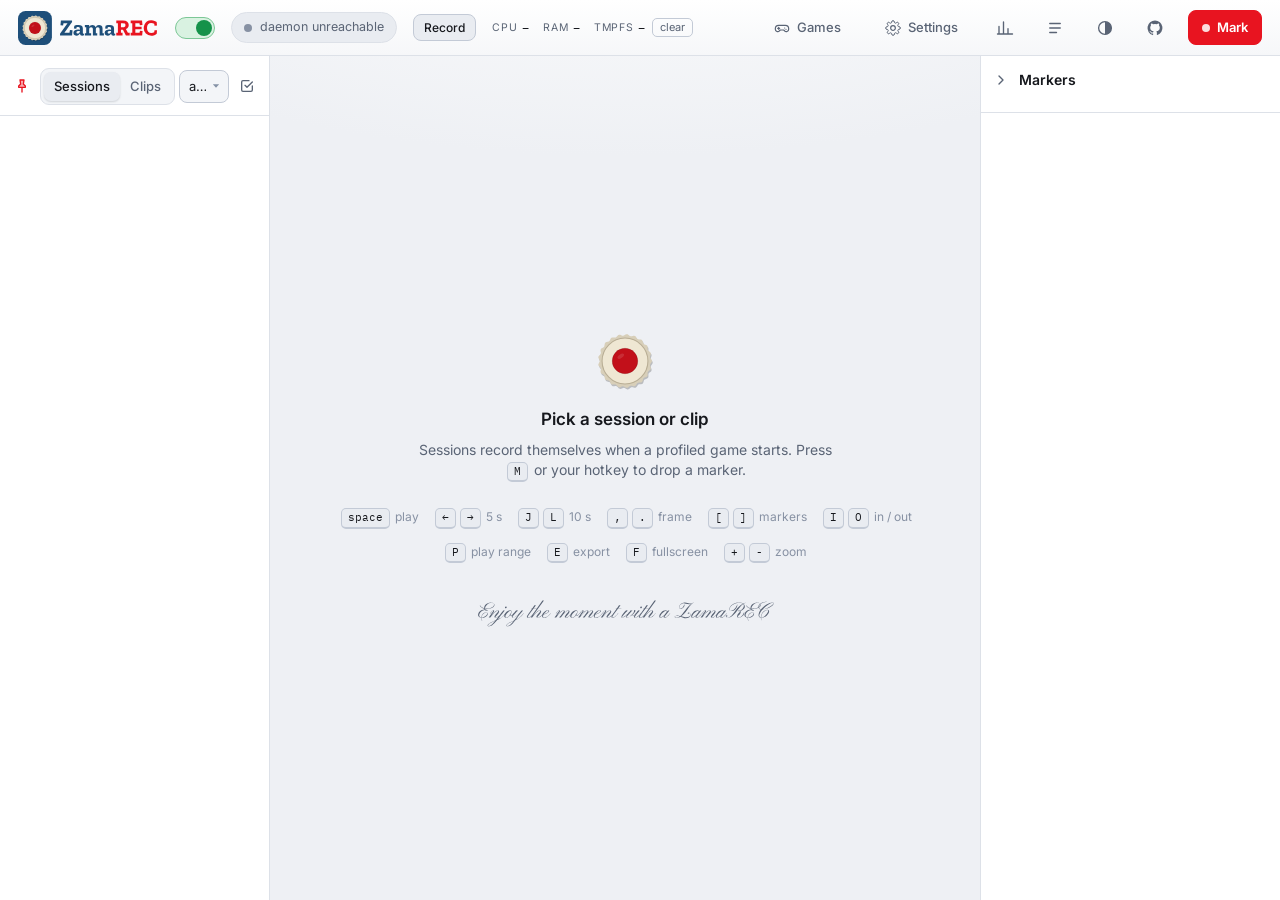
==== commit 34435b79: "Desktop recordings, and a start by hand that looks at what is running `zamarec start` with no profil" ====
--- a/src/ZamaRec.Daemon/wwwroot/index.html
+++ b/src/ZamaRec.Daemon/wwwroot/index.html
@@ -48,10 +48,11 @@
       <button data-pause="until" data-hours="2">for 2 hours</button>
       <button data-pause="until" data-hours="8">for 8 hours</button>
       <button data-pause="forever">until I turn it back on</button>
-      <div class="menu-note">A running session is stopped. Manual <code>zamarec start</code> still works.</div>
+      <div class="menu-note">A running session is stopped. Record (or <code>zamarec start</code>) still works.</div>
     </div>
   </div>
   <div id="status" class="status idle"><span class="dot"></span><span class="txt">idle</span></div>
+  <button id="recBtn" class="btn small" type="button" title="start recording: the game that is running, else the desktop">Record</button>
   <div class="usage" id="usage" title="ZamaREC's own CPU (per core) and memory: daemon + recorder">
     <span class="u" id="uCpuWrap" title="click to switch between share of all cores and share of one core" style="cursor:pointer"><span class="k" id="uCpuK">cpu</span><span class="v mono" id="uCpu">–</span></span>
     <span class="u"><span class="k">ram</span><span class="v mono" id="uRss">–</span></span>
@@ -190,7 +191,7 @@
               <select id="exportSize" class="sel" title="original: a stream copy, as recorded. A size: re-encoded on the GPU to fit under it, for posting where uploads are limited">
                 <option value="">original size</option><option value="10">under 10 MB</option><option value="25">under 25 MB</option><option value="50">under 50 MB</option><option value="100">under 100 MB</option>
               </select>
-              <label class="chk" title="start on the exact frame: only the part up to the next keyframe (under a second) is re-encoded, the rest is copied as recorded"><input type="checkbox" id="exact"> frame-exact</label>
+              <label class="chk" title="start on the exact frame: only the part up to the next keyframe (under a second) is re-encoded, the rest is copied as recorded"><input type="checkbox" id="exact" checked> frame-exact</label>
               <label class="chk" id="exportMixWrap" title="remake the clip's mix from the separate tracks at the mixer's levels, so it sounds like what you hear now. The tracks themselves are kept" hidden><input type="checkbox" id="exportMix" checked> mixer levels</label>
               <button class="btn primary" id="exportBtn" title="E">Export range</button>
             </div>
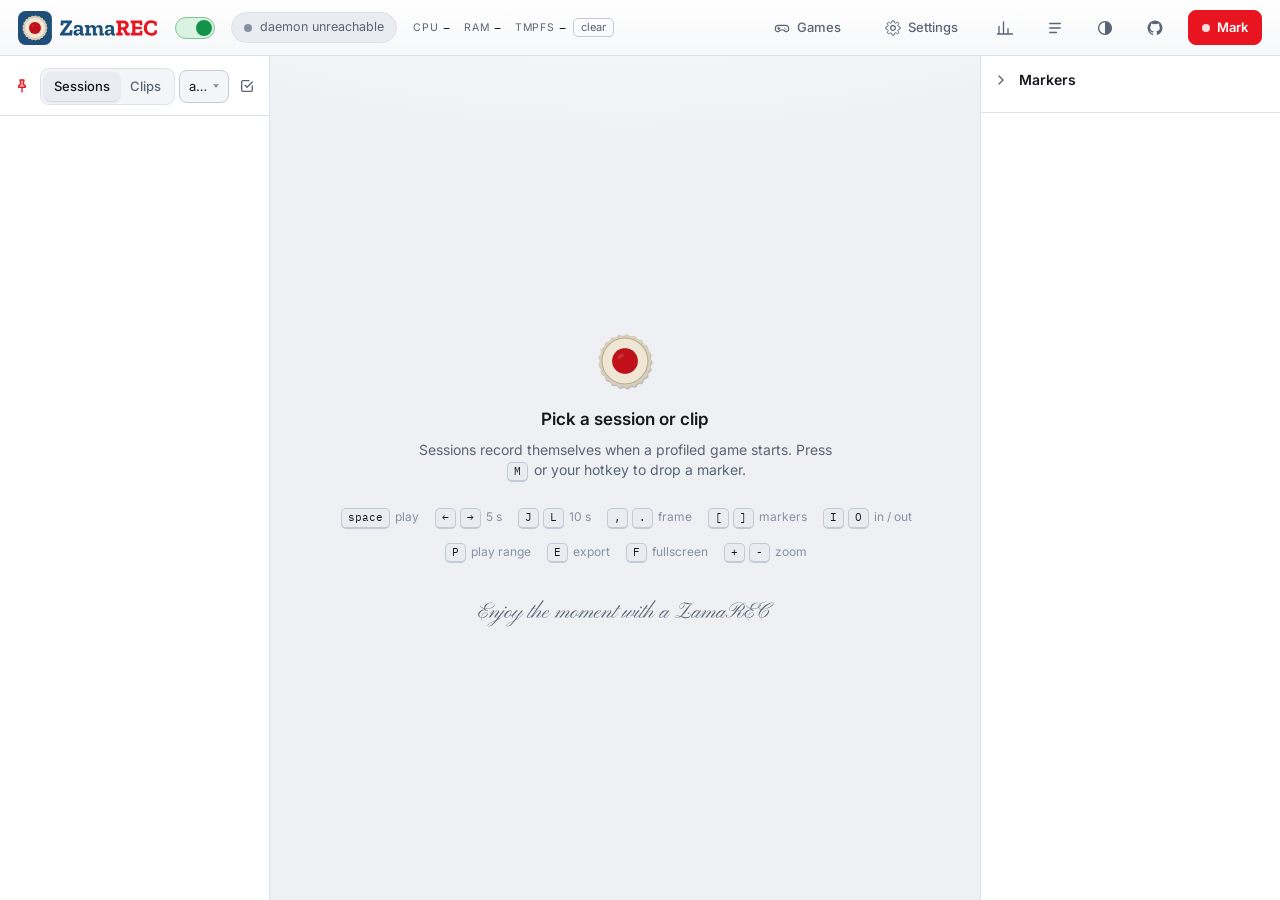
==== commit 52e9dc97: "Web UI: start from the status pill, stop from the switch's menu The Record / Stop button in the head" ====
--- a/src/ZamaRec.Daemon/wwwroot/index.html
+++ b/src/ZamaRec.Daemon/wwwroot/index.html
@@ -42,17 +42,24 @@
   <div class="switch-wrap">
     <button id="powerBtn" class="switch on" title="auto recording on/off"><span class="knob"></span></button>
     <div id="pauseMenu" class="menu" hidden>
-      <div class="menu-title">Turn off recording</div>
-      <button data-pause="session">for the rest of this game</button>
-      <button data-pause="until" data-hours="1">for 1 hour</button>
-      <button data-pause="until" data-hours="2">for 2 hours</button>
-      <button data-pause="until" data-hours="8">for 8 hours</button>
-      <button data-pause="forever">until I turn it back on</button>
-      <div class="menu-note">A running session is stopped. Record (or <code>zamarec start</code>) still works.</div>
+      <div class="menu-group" id="stopGroup">
+        <button id="stopBtn">Stop this session<span class="sub">auto recording stays on; this game is not recorded again until it exits</span></button>
+      </div>
+      <div class="menu-group" id="offGroup">
+        <div class="menu-title">Turn off recording</div>
+        <button data-pause="session">for the rest of this game</button>
+        <button data-pause="until" data-hours="1">for 1 hour</button>
+        <button data-pause="until" data-hours="2">for 2 hours</button>
+        <button data-pause="until" data-hours="8">for 8 hours</button>
+        <button data-pause="forever">until I turn it back on</button>
+        <div class="menu-note">A running session is stopped. Starting from the status pill (or <code>zamarec start</code>) still works.</div>
+      </div>
+      <div class="menu-group" id="onGroup">
+        <button id="resumeBtn">Turn auto recording back on</button>
+      </div>
     </div>
   </div>
-  <div id="status" class="status idle"><span class="dot"></span><span class="txt">idle</span></div>
-  <button id="recBtn" class="btn small" type="button" title="start recording: the game that is running, else the desktop">Record</button>
+  <div id="status" class="status idle" role="button" tabindex="0"><span class="dot"></span><span class="txt">idle</span><span class="act" aria-hidden="true">record</span></div>
   <div class="usage" id="usage" title="ZamaREC's own CPU (per core) and memory: daemon + recorder">
     <span class="u" id="uCpuWrap" title="click to switch between share of all cores and share of one core" style="cursor:pointer"><span class="k" id="uCpuK">cpu</span><span class="v mono" id="uCpu">–</span></span>
     <span class="u"><span class="k">ram</span><span class="v mono" id="uRss">–</span></span>
--- a/src/ZamaRec.Daemon/wwwroot/style.css
+++ b/src/ZamaRec.Daemon/wwwroot/style.css
@@ -45,12 +45,21 @@
 header > * { flex: none; white-space: nowrap; }
 header > .spacer { flex: 1 1 0; }
 .status { display: inline-flex; align-items: center; gap: 8px; padding: 5px 12px; border-radius: 999px; font-size: 12.5px; background: var(--panel2); color: var(--muted); border: 1px solid var(--line); }
-header > .status { flex: 0 1 auto; min-width: 70px; }
+header > .status { flex: 0 1 auto; min-width: 92px; }
 .status .dot { flex: none; }
 .status .txt { overflow: hidden; text-overflow: ellipsis; }
 .status .dot { width: 8px; height: 8px; border-radius: 50%; background: var(--dim); }
 .status.recording { background: var(--red-bg); color: var(--red-text); border-color: var(--red-line); }
 .status.recording .dot { background: var(--brand); box-shadow: 0 0 0 0 rgba(232,20,32,.6); animation: ping 1.4s infinite; }
+/* When nothing records the pill starts a recording: on hover (or while the request runs) a label covers it in place, its dot and text exactly over the pill's own, so nothing moves under the pointer. */
+.status { position: relative; }
+.status.can { cursor: pointer; }
+.status .act { display: none; position: absolute; inset: -1px; padding: 0 12px; border-radius: inherit; align-items: center; gap: 8px; border: 1px solid var(--red-line2); background: var(--red-bg); color: var(--red-text); font-weight: 600; }
+.status .act::before { content: ''; flex: none; width: 8px; height: 8px; border-radius: 50%; background: var(--brand); }
+.status.can:hover .act, .status.can:focus-visible .act, .status.busy .act { display: flex; }
+.status.busy { cursor: progress; }
+.status.busy .act { opacity: .75; }
+.status:focus-visible { outline: 2px solid var(--brand); outline-offset: 2px; }
 @keyframes ping { 70% { box-shadow: 0 0 0 7px rgba(232,20,32,0); } 100% { box-shadow: 0 0 0 0 rgba(232,20,32,0); } }
 
 .switch-wrap { position: relative; display: flex; align-items: center; height: 100%; }
@@ -65,6 +74,7 @@
 .menu button:hover { background: var(--panel2); }
 .menu.right { left: auto; right: 0; }
 .menu-group { display: flex; flex-direction: column; gap: 2px; }
+#stopGroup { border-bottom: 1px solid var(--line); padding-bottom: 4px; margin-bottom: 2px; }
 .banner-row { display: flex; align-items: center; gap: 10px; }
 .banner-preview { width: 138px; height: 46px; object-fit: cover; border-radius: 6px; border: 1px solid var(--line2); background: var(--bg2); }
 .banner-preview[hidden] { display: none; }
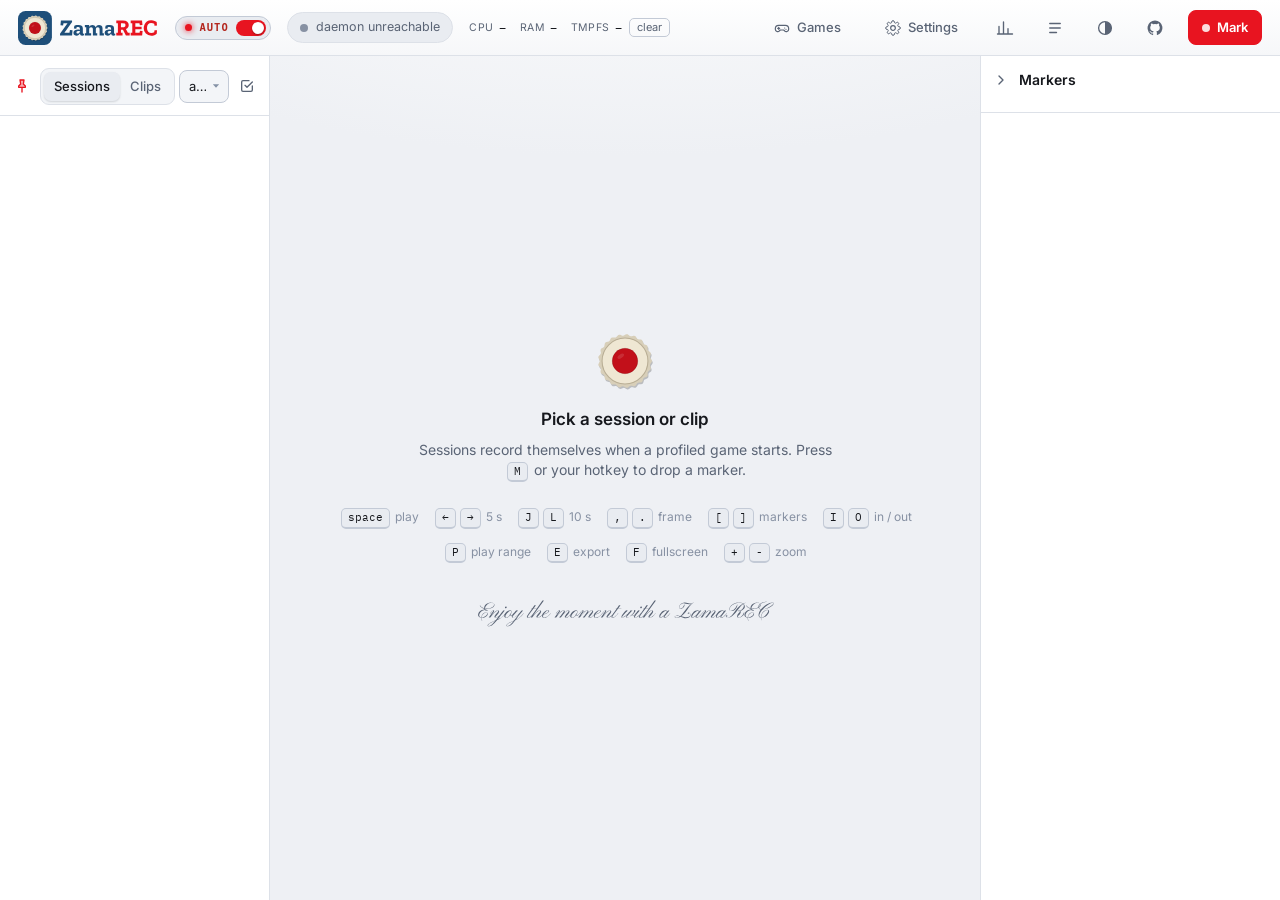
==== commit d2e74f16: "Web UI: the on/off switch becomes an AUTO pill with a status light Co-Authored-By: Claude Opus 5.5 <" ====
--- a/src/ZamaRec.Daemon/wwwroot/index.html
+++ b/src/ZamaRec.Daemon/wwwroot/index.html
@@ -40,7 +40,7 @@
     <img class="bottle" src="zamarec-bottle-header.png" alt="ZamaREC" loading="lazy">
   </button>
   <div class="switch-wrap">
-    <button id="powerBtn" class="switch on" title="auto recording on/off"><span class="knob"></span></button>
+    <button id="powerBtn" class="switch on" title="auto recording on/off"><i class="led"></i><span class="lbl">AUTO</span><span class="track"><span class="knob"></span></span></button>
     <div id="pauseMenu" class="menu" hidden>
       <div class="menu-group" id="stopGroup">
         <button id="stopBtn">Stop this session<span class="sub">auto recording stays on; this game is not recorded again until it exits</span></button>
--- a/src/ZamaRec.Daemon/wwwroot/style.css
+++ b/src/ZamaRec.Daemon/wwwroot/style.css
@@ -63,11 +63,19 @@
 @keyframes ping { 70% { box-shadow: 0 0 0 7px rgba(232,20,32,0); } 100% { box-shadow: 0 0 0 0 rgba(232,20,32,0); } }
 
 .switch-wrap { position: relative; display: flex; align-items: center; height: 100%; }
-.switch { display: block; width: 40px; height: 22px; border-radius: 999px; border: 1px solid var(--line2); background: var(--panel2); position: relative; cursor: pointer; padding: 0; margin: 0; transition: background .15s; vertical-align: middle; line-height: 0; }
-.switch .knob { position: absolute; top: 2px; left: 2px; width: 16px; height: 16px; border-radius: 50%; background: var(--muted); transition: left .15s, background .15s; }
-.switch.on { background: var(--green-bg); border-color: var(--green-line); }
-.switch.on .knob { left: 20px; background: var(--ok); }
-.switch.off .knob { background: var(--danger); }
+.switch-wrap > .menu { top: 46px; }
+/* The on/off switch: a pill with a status LED, the word AUTO and a small slide switch; on lights the LED and the switch in the brand red. */
+.switch { display: flex; align-items: center; gap: 7px; padding: 3px 4px 3px 9px; margin: 0; border-radius: 999px; border: 1px solid var(--line2); background: var(--panel2); cursor: pointer; line-height: 1; }
+.switch .led { width: 7px; height: 7px; border-radius: 50%; background: var(--dim); transition: background .15s, box-shadow .15s; }
+.switch .lbl { font: 600 10.5px/1 "IBM Plex Mono", ui-monospace, monospace; letter-spacing: .1em; color: var(--muted); transition: color .15s; }
+.switch .track { position: relative; width: 30px; height: 16px; border-radius: 999px; background: var(--line2); transition: background .15s; }
+.switch .knob { position: absolute; top: 2px; left: 2px; width: 12px; height: 12px; border-radius: 50%; background: var(--panel); box-shadow: 0 1px 2px rgba(0,0,0,.3); transition: left .15s, background .15s; }
+.switch.on .led { background: var(--brand); box-shadow: 0 0 6px var(--brand); }
+.switch.on .lbl { color: var(--red-text); }
+.switch.on .track { background: var(--brand); }
+.switch.on .knob { left: 16px; background: #fff; }
+.switch:hover { border-color: var(--dim); }
+.switch:focus-visible { outline: 2px solid var(--brand); outline-offset: 2px; }
 .menu { position: absolute; top: 30px; left: 0; z-index: 20; background: var(--pop); border: 1px solid var(--line2); border-radius: 10px; padding: 6px; min-width: 230px; box-shadow: var(--shadow); display: flex; flex-direction: column; gap: 2px; }
 .menu-title { font-size: 11px; text-transform: uppercase; letter-spacing: .07em; color: var(--muted); padding: 6px 10px 4px; }
 .menu button { text-align: left; background: transparent; border: 0; padding: 7px 10px; border-radius: 6px; cursor: pointer; font-size: 13px; }
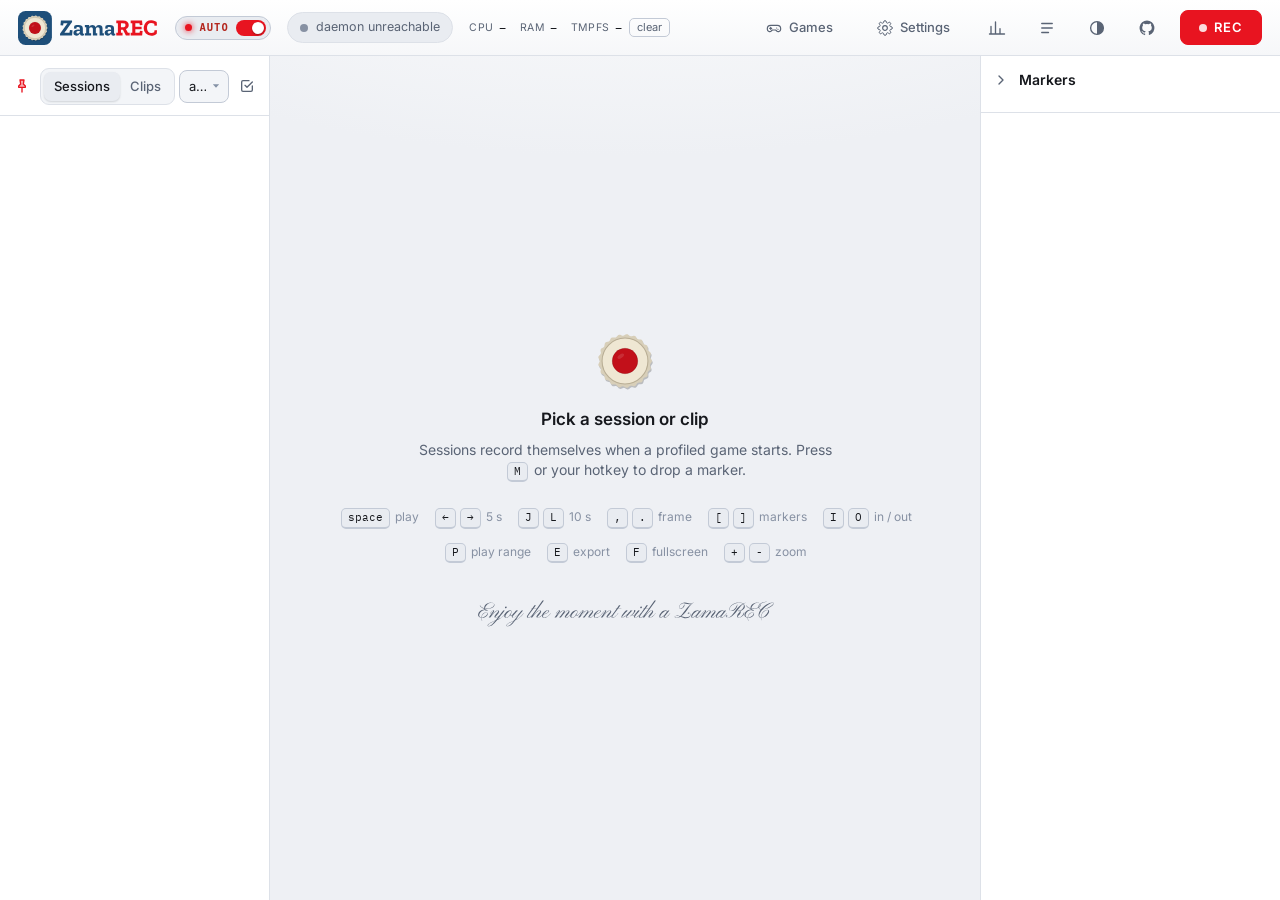
==== commit 03b470a1: "Web UI: REC / STOP in place of Mark; the status pill is display only again The top-right button is R" ====
--- a/src/ZamaRec.Daemon/wwwroot/index.html
+++ b/src/ZamaRec.Daemon/wwwroot/index.html
@@ -42,24 +42,16 @@
   <div class="switch-wrap">
     <button id="powerBtn" class="switch on" title="auto recording on/off"><i class="led"></i><span class="lbl">AUTO</span><span class="track"><span class="knob"></span></span></button>
     <div id="pauseMenu" class="menu" hidden>
-      <div class="menu-group" id="stopGroup">
-        <button id="stopBtn">Stop this session<span class="sub">auto recording stays on; this game is not recorded again until it exits</span></button>
-      </div>
-      <div class="menu-group" id="offGroup">
-        <div class="menu-title">Turn off recording</div>
-        <button data-pause="session">for the rest of this game</button>
-        <button data-pause="until" data-hours="1">for 1 hour</button>
-        <button data-pause="until" data-hours="2">for 2 hours</button>
-        <button data-pause="until" data-hours="8">for 8 hours</button>
-        <button data-pause="forever">until I turn it back on</button>
-        <div class="menu-note">A running session is stopped. Starting from the status pill (or <code>zamarec start</code>) still works.</div>
-      </div>
-      <div class="menu-group" id="onGroup">
-        <button id="resumeBtn">Turn auto recording back on</button>
-      </div>
+      <div class="menu-title">Turn off recording</div>
+      <button data-pause="session">for the rest of this game</button>
+      <button data-pause="until" data-hours="1">for 1 hour</button>
+      <button data-pause="until" data-hours="2">for 2 hours</button>
+      <button data-pause="until" data-hours="8">for 8 hours</button>
+      <button data-pause="forever">until I turn it back on</button>
+      <div class="menu-note">A running session is stopped. REC (or <code>zamarec start</code>) still works.</div>
     </div>
   </div>
-  <div id="status" class="status idle" role="button" tabindex="0"><span class="dot"></span><span class="txt">idle</span><span class="act" aria-hidden="true">record</span></div>
+  <div id="status" class="status idle"><span class="dot"></span><span class="txt">idle</span></div>
   <div class="usage" id="usage" title="ZamaREC's own CPU (per core) and memory: daemon + recorder">
     <span class="u" id="uCpuWrap" title="click to switch between share of all cores and share of one core" style="cursor:pointer"><span class="k" id="uCpuK">cpu</span><span class="v mono" id="uCpu">–</span></span>
     <span class="u"><span class="k">ram</span><span class="v mono" id="uRss">–</span></span>
@@ -83,7 +75,7 @@
   </button>
   <a class="btn ghost icon" href="https://github.com/luke-kearney/zamarec" target="_blank" rel="noopener" title="ZamaREC on GitHub">
     <svg viewBox="0 0 24 24"><path d="M12 2a10 10 0 0 0-3.16 19.49c.5.09.68-.22.68-.48v-1.7c-2.78.6-3.37-1.34-3.37-1.34-.45-1.16-1.11-1.47-1.11-1.47-.91-.62.07-.61.07-.61 1 .07 1.53 1.03 1.53 1.03.9 1.53 2.34 1.09 2.91.83.09-.65.35-1.09.63-1.34-2.22-.25-4.56-1.11-4.56-4.94 0-1.09.39-1.98 1.03-2.68-.1-.25-.45-1.27.1-2.65 0 0 .84-.27 2.75 1.02a9.6 9.6 0 0 1 5 0c1.91-1.29 2.75-1.02 2.75-1.02.55 1.38.2 2.4.1 2.65.64.7 1.03 1.59 1.03 2.68 0 3.84-2.34 4.68-4.57 4.93.36.31.68.92.68 1.85v2.74c0 .27.18.58.69.48A10 10 0 0 0 12 2z" fill="currentColor"/></svg></a>
-  <button id="markBtn" class="btn accent" title="M"><span class="pulse"></span>Mark</button>
+  <button id="recBtn" class="btn accent rec" title="start recording: the game that is running, else the desktop"><span class="pulse"></span><span class="t">REC</span></button>
 </header>
 
 <div class="layout">
--- a/src/ZamaRec.Daemon/wwwroot/style.css
+++ b/src/ZamaRec.Daemon/wwwroot/style.css
@@ -51,15 +51,6 @@
 .status .dot { width: 8px; height: 8px; border-radius: 50%; background: var(--dim); }
 .status.recording { background: var(--red-bg); color: var(--red-text); border-color: var(--red-line); }
 .status.recording .dot { background: var(--brand); box-shadow: 0 0 0 0 rgba(232,20,32,.6); animation: ping 1.4s infinite; }
-/* When nothing records the pill starts a recording: on hover (or while the request runs) a label covers it in place, its dot and text exactly over the pill's own, so nothing moves under the pointer. */
-.status { position: relative; }
-.status.can { cursor: pointer; }
-.status .act { display: none; position: absolute; inset: -1px; padding: 0 12px; border-radius: inherit; align-items: center; gap: 8px; border: 1px solid var(--red-line2); background: var(--red-bg); color: var(--red-text); font-weight: 600; }
-.status .act::before { content: ''; flex: none; width: 8px; height: 8px; border-radius: 50%; background: var(--brand); }
-.status.can:hover .act, .status.can:focus-visible .act, .status.busy .act { display: flex; }
-.status.busy { cursor: progress; }
-.status.busy .act { opacity: .75; }
-.status:focus-visible { outline: 2px solid var(--brand); outline-offset: 2px; }
 @keyframes ping { 70% { box-shadow: 0 0 0 7px rgba(232,20,32,0); } 100% { box-shadow: 0 0 0 0 rgba(232,20,32,0); } }
 
 .switch-wrap { position: relative; display: flex; align-items: center; height: 100%; }
@@ -82,7 +73,6 @@
 .menu button:hover { background: var(--panel2); }
 .menu.right { left: auto; right: 0; }
 .menu-group { display: flex; flex-direction: column; gap: 2px; }
-#stopGroup { border-bottom: 1px solid var(--line); padding-bottom: 4px; margin-bottom: 2px; }
 .banner-row { display: flex; align-items: center; gap: 10px; }
 .banner-preview { width: 138px; height: 46px; object-fit: cover; border-radius: 6px; border: 1px solid var(--line2); background: var(--bg2); }
 .banner-preview[hidden] { display: none; }
@@ -111,6 +101,12 @@
 .btn.accent { background: var(--brand); border-color: var(--brand); color: #fff; font-weight: 600; }
 .btn.accent:hover { background: var(--brand-hover); }
 .btn.accent .pulse { width: 8px; height: 8px; border-radius: 50%; background: #fff; opacity: .85; }
+/* REC (filled red, a dot) turns into STOP (red outline, a square) while recording; fixed width so the header does not shift */
+.btn.rec { min-width: 82px; justify-content: center; letter-spacing: .08em; }
+.btn.rec.stop { background: var(--red-bg); border-color: var(--red-line2); color: var(--red-text); }
+.btn.rec.stop:hover { background: var(--red-bg2); }
+.btn.rec.stop .pulse { border-radius: 2px; background: var(--brand); opacity: 1; }
+.btn.rec:disabled { opacity: .6; cursor: progress; }
 .btn.small { padding: 4px 10px; font-size: 12px; }
 .btn.danger { color: var(--danger); }
 .sel { background: var(--bg2); border: 1px solid var(--line2); border-radius: 8px; padding: 6px 28px 6px 10px; font-size: 13px; appearance: none; -webkit-appearance: none; background-image: url("data:image/svg+xml,%3Csvg xmlns='http://www.w3.org/2000/svg' viewBox='0 0 20 20' fill='%238592a6'%3E%3Cpath d='M5.5 7.5l4.5 5 4.5-5z'/%3E%3C/svg%3E"); background-repeat: no-repeat; background-position: right 8px center; background-size: 14px; }
